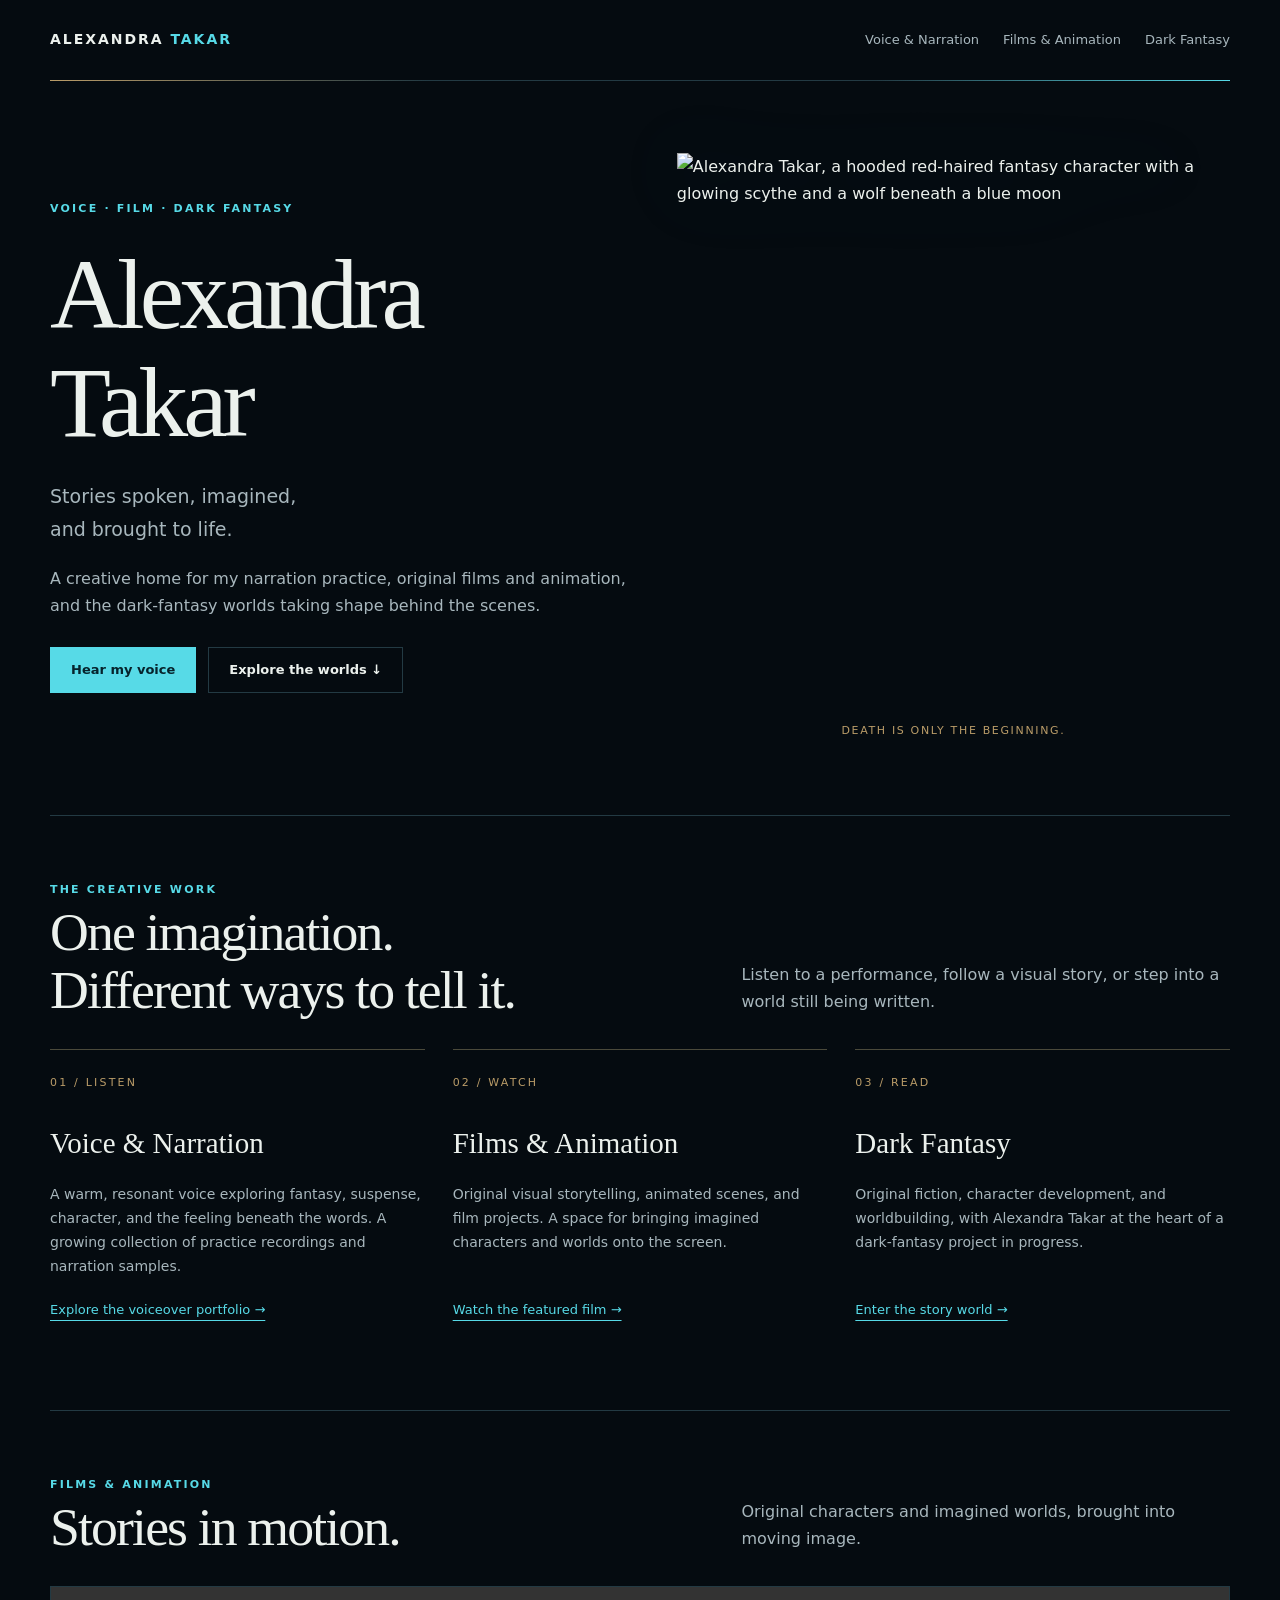
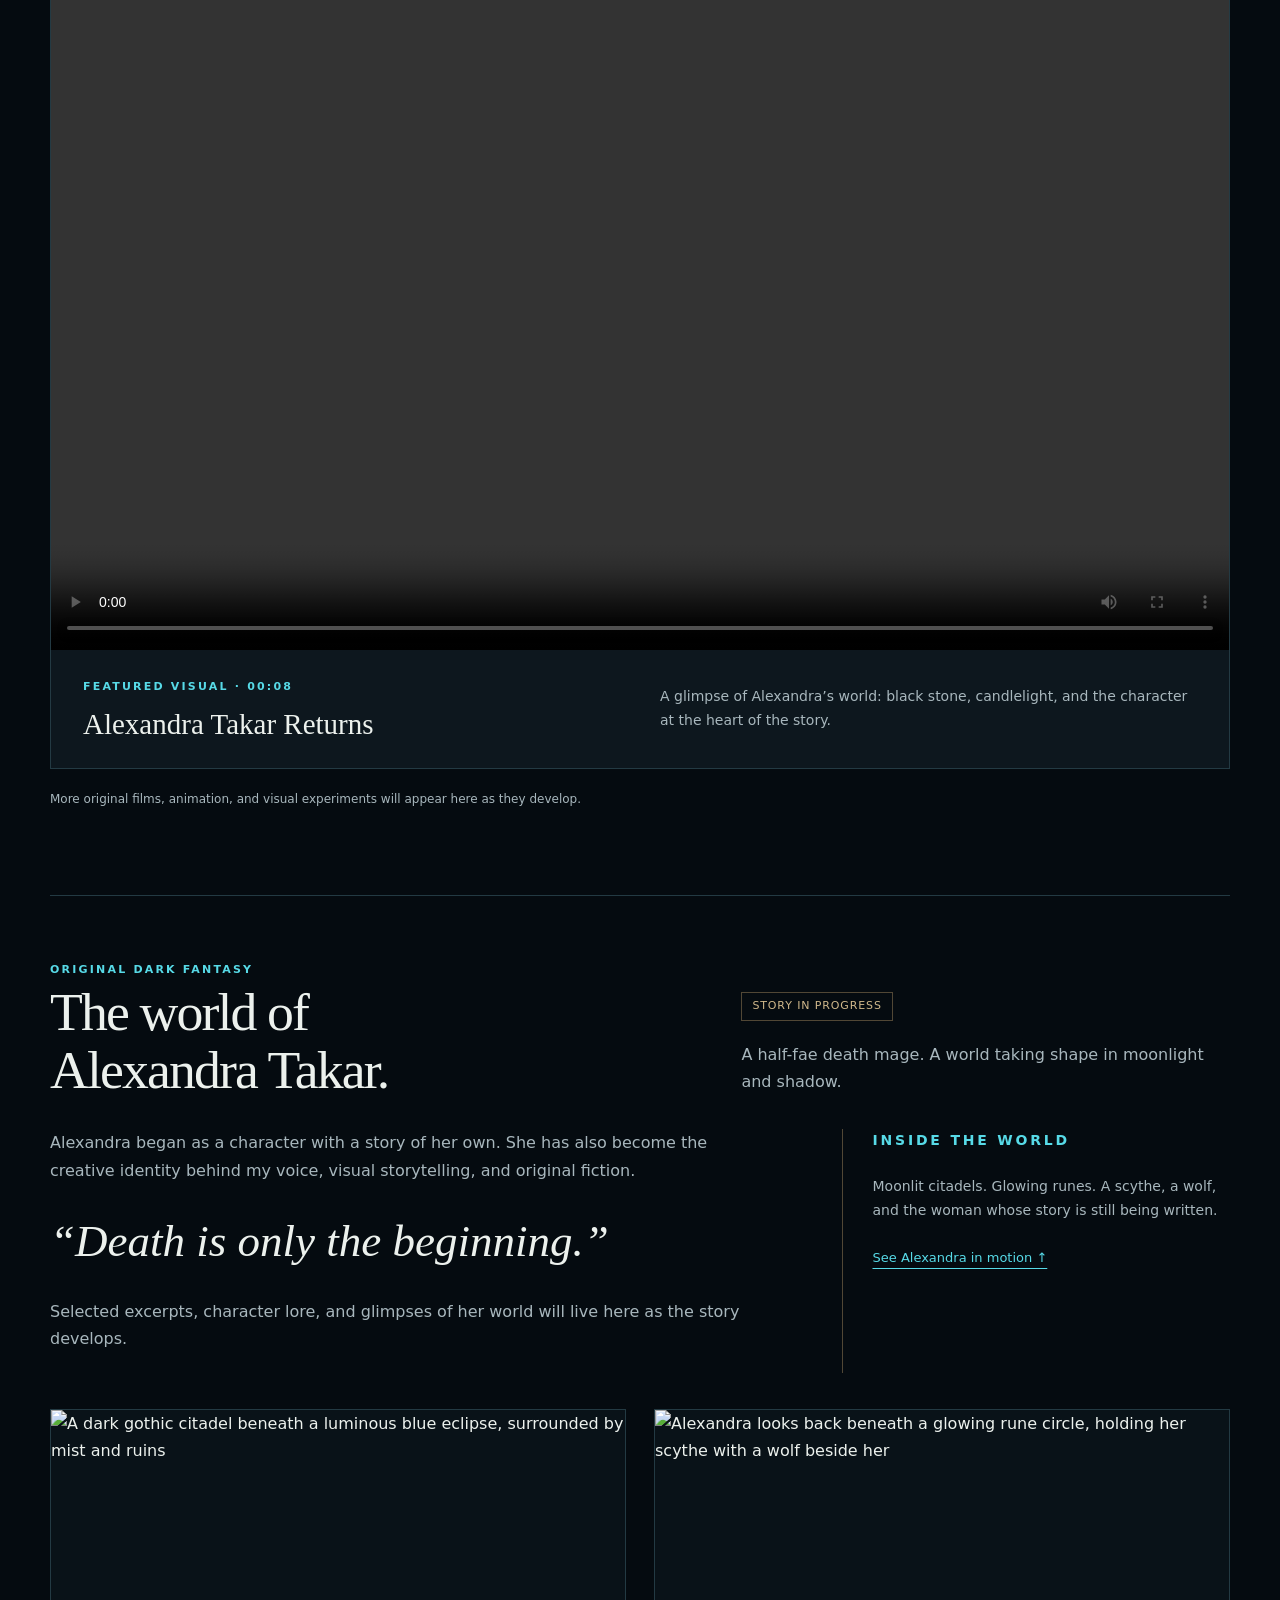
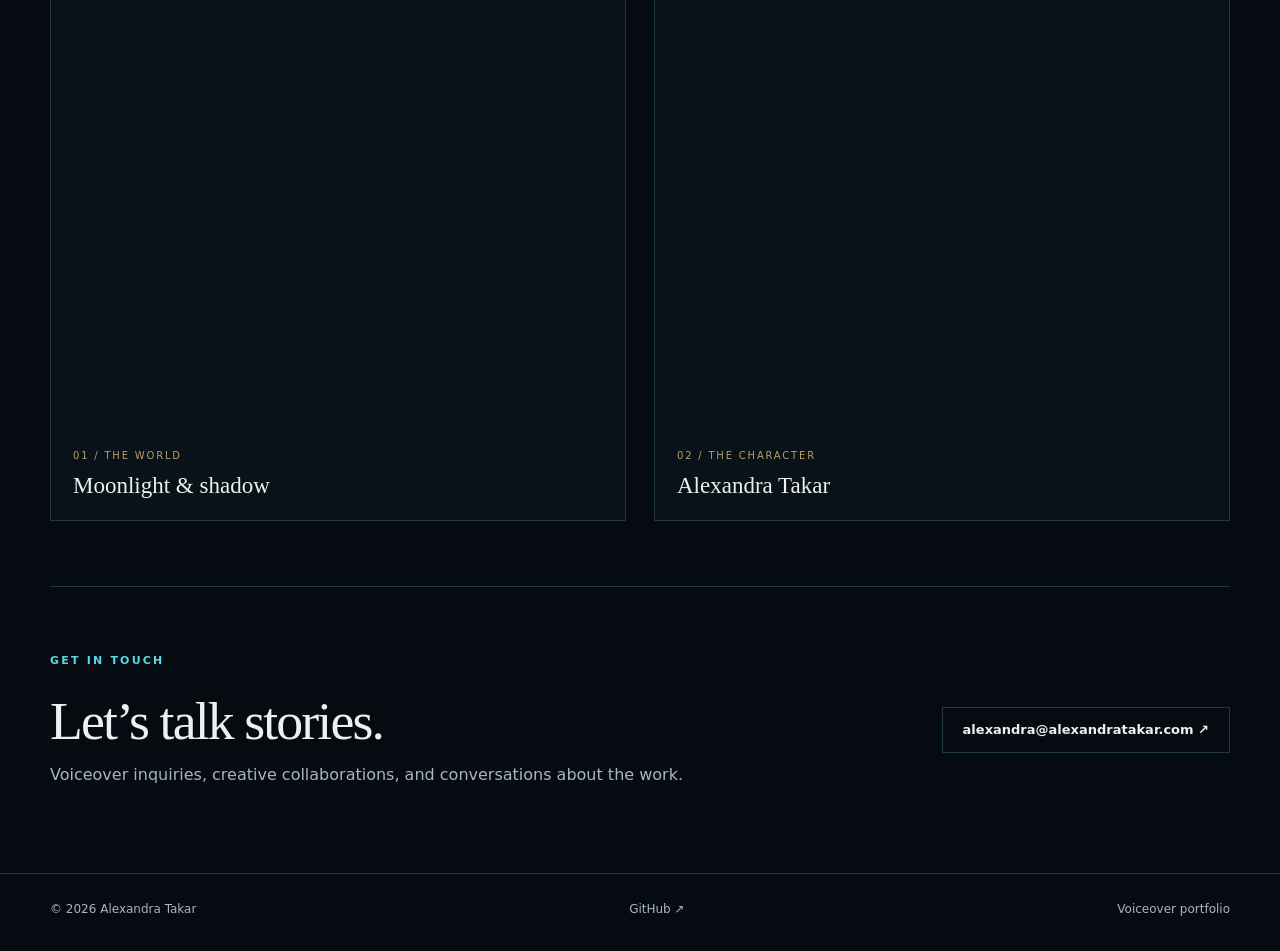
==== index.html @ ff1b8bc5 "Rebrand site as Alexandra Takar creative hub" ====
<!doctype html>
<html lang="en"><head>
<meta charset="utf-8"><meta name="viewport" content="width=device-width, initial-scale=1">
<meta name="description" content="Alexandra Takar — voiceover, narration, original films and animation, and dark-fantasy storytelling.">
<meta name="theme-color" content="#050b10"><meta property="og:title" content="Alexandra Takar | Voice, Film & Dark Fantasy">
<meta property="og:description" content="Stories spoken, imagined, and brought to life."><meta property="og:image" content="https://vivolo.me/assets/alexandra-takar.png">
<title>Alexandra Takar | Voice, Film & Dark Fantasy</title>
<link rel="stylesheet" href="alexandratakar.css"><link rel="icon" href="assets/alexandra-takar.png" type="image/png">
</head><body>
<a class="skip" href="#main">Skip to content</a>
<header class="shell topbar"><a class="brand" href="/">Alexandra <span>Takar</span></a><nav aria-label="Main navigation"><a href="/voiceover">Voice & Narration</a><a href="#films">Films & Animation</a><a href="#stories">Dark Fantasy</a></nav></header>
<main id="main">
<section class="shell hero"><div class="hero-copy"><p class="eyebrow">Voice · Film · Dark Fantasy</p><h1>Alexandra<br>Takar</h1><p class="lede">Stories spoken, imagined,<br>and brought to life.</p><p>A creative home for my narration practice, original films and animation, and the dark-fantasy worlds taking shape behind the scenes.</p><div class="actions"><a class="button primary" href="/voiceover#samples">Hear my voice</a><a class="button" href="#explore">Explore the worlds ↓</a></div></div>
<figure><img src="assets/alexandra-takar.png" alt="Alexandra Takar, a hooded red-haired fantasy character with a glowing scythe and a wolf beneath a blue moon" width="1254" height="1254" fetchpriority="high"><figcaption>DEATH IS ONLY THE BEGINNING.</figcaption></figure></section>
<section class="shell section" id="explore"><div class="section-head"><div><p class="eyebrow">The creative work</p><h2>One imagination.<br>Different ways to tell it.</h2></div><p>Listen to a performance, follow a visual story, or step into a world still being written.</p></div>
<div class="paths">
<article class="path"><span class="number">01 / LISTEN</span><h3>Voice & Narration</h3><p>A warm, resonant voice exploring fantasy, suspense, character, and the feeling beneath the words. A growing collection of practice recordings and narration samples.</p><a class="text-link" href="/voiceover">Explore the voiceover portfolio →</a></article>
<article class="path"><span class="number">02 / WATCH</span><h3>Films & Animation</h3><p>Original visual storytelling, animated scenes, and film projects. A space for bringing imagined characters and worlds onto the screen.</p><a class="text-link" href="#films">Watch the featured film →</a></article>
<article class="path"><span class="number">03 / READ</span><h3>Dark Fantasy</h3><p>Original fiction, character development, and worldbuilding, with Alexandra Takar at the heart of a dark-fantasy project in progress.</p><a class="text-link" href="#stories">Enter the story world →</a></article>
</div></section>
<section class="shell section" id="films">
<div class="section-head"><div><p class="eyebrow">Films & Animation</p><h2>Stories in motion.</h2></div><p>Original characters and imagined worlds, brought into moving image.</p></div>
<article class="feature-film"><div class="film-player"><video controls playsinline preload="metadata" aria-labelledby="returns-title" width="1280" height="720"><source src="assets/alexandra-takar-returns.mp4" type="video/mp4">Your browser does not support embedded video. <a href="assets/alexandra-takar-returns.mp4">Watch Alexandra Takar Returns</a>.</video></div><div class="film-caption"><div><p class="eyebrow">Featured visual · 00:08</p><h3 id="returns-title">Alexandra Takar Returns</h3></div><p>A glimpse of Alexandra’s world: black stone, candlelight, and the character at the heart of the story.</p></div></article>
<p class="note">More original films, animation, and visual experiments will appear here as they develop.</p>
</section>
<section class="shell section" id="stories">
<div class="section-head"><div><p class="eyebrow">Original Dark Fantasy</p><h2>The world of<br>Alexandra Takar.</h2></div><div><span class="status">Story in progress</span><p>A half-fae death mage. A world taking shape in moonlight and shadow.</p></div></div>
<div class="story-intro"><div><p>Alexandra began as a character with a story of her own. She has also become the creative identity behind my voice, visual storytelling, and original fiction.</p><blockquote class="quote">“Death is only the beginning.”</blockquote><p>Selected excerpts, character lore, and glimpses of her world will live here as the story develops.</p></div><div class="story-note"><p class="eyebrow">Inside the world</p><p>Moonlit citadels. Glowing runes. A scythe, a wolf, and the woman whose story is still being written.</p><a class="text-link" href="#films">See Alexandra in motion ↑</a></div></div>
<div class="world-gallery"><figure><img src="assets/alexandra-world.webp" alt="A dark gothic citadel beneath a luminous blue eclipse, surrounded by mist and ruins" width="941" height="1672" loading="lazy"><figcaption><span>01 / THE WORLD</span>Moonlight & shadow</figcaption></figure><figure><img src="assets/alexandra-film-poster.webp" alt="Alexandra looks back beneath a glowing rune circle, holding her scythe with a wolf beside her" width="941" height="1672" loading="lazy"><figcaption><span>02 / THE CHARACTER</span>Alexandra Takar</figcaption></figure></div>
</section>
<section class="shell section contact" id="contact"><div><p class="eyebrow">Get in touch</p><h2>Let’s talk stories.</h2><p>Voiceover inquiries, creative collaborations, and conversations about the work.</p></div><a class="button" href="mailto:alexandra@alexandratakar.com">alexandra@alexandratakar.com ↗</a></section>
</main><footer class="footer"><div class="shell footer-inner"><span>© 2026 Alexandra Takar</span><a href="https://github.com/alexandratakar">GitHub ↗</a><a href="/voiceover">Voiceover portfolio</a></div></footer>
</body></html>
---- alexandratakar.css ----
:root{color-scheme:dark;--bg:#050b10;--panel:#0d171e;--ink:#ecf1ed;--muted:#a8b7bd;--accent:#57dae7;--line:#233a43}*{box-sizing:border-box}html{scroll-behavior:smooth;scroll-padding-top:24px}body{margin:0;background:var(--bg);color:var(--ink);font:16px/1.7 system-ui,-apple-system,"Segoe UI",sans-serif}a{color:inherit}a:focus-visible,button:focus-visible{outline:2px solid var(--accent);outline-offset:6px}a:hover{color:var(--accent)}.shell{width:min(1180px,calc(100% - 48px));margin:auto}.skip{position:absolute;left:16px;top:-100px;background:var(--ink);color:var(--bg);padding:12px;z-index:10}.skip:focus{top:12px}.topbar{display:flex;justify-content:space-between;align-items:center;gap:28px;padding:28px 0;border-bottom:1px solid var(--line)}.brand{text-decoration:none;text-transform:uppercase;letter-spacing:.14em;font-size:14px;font-weight:650}.brand span{color:var(--accent)}nav{display:flex;flex-wrap:wrap;gap:24px}nav a{text-decoration:none;font-size:13px;color:var(--muted)}nav [aria-current]{color:var(--accent)}.eyebrow{color:var(--accent);text-transform:uppercase;letter-spacing:.2em;font-size:11px;font-weight:650;margin:0 0 22px}h1,h2,h3{font-family:Georgia,"Times New Roman",serif;font-weight:400;line-height:1.08;margin:0 0 24px}h1{font-size:clamp(54px,7.8vw,100px);letter-spacing:-.05em}h2{font-size:clamp(35px,4.2vw,56px);letter-spacing:-.035em}h3{font-size:29px}p{color:var(--muted);margin:0 0 20px}.hero{display:grid;grid-template-columns:1.05fr 1fr;align-items:center;gap:46px;padding:72px 0 74px}.hero-copy{max-width:600px}.hero .lede{font-size:19px;max-width:43ch}.hero figure{margin:0}.hero img{display:block;width:100%;height:auto;filter:drop-shadow(0 0 36px #1c8ba826)}.hero figcaption{text-align:center;font-size:11px;color:var(--muted);letter-spacing:.15em;margin-top:16px}.actions{display:flex;gap:12px;flex-wrap:wrap;margin-top:28px}.button{display:inline-flex;align-items:center;justify-content:center;min-height:46px;padding:10px 20px;text-decoration:none;border:1px solid var(--line);font-size:13px;font-weight:650}.button.primary{background:var(--accent);color:#06232c;border-color:var(--accent)}.button:hover{background:#17303b;color:var(--ink)}.section{border-top:1px solid var(--line);padding:65px 0}.section-head{display:flex;align-items:end;justify-content:space-between;gap:40px;margin-bottom:30px}.section-head p{max-width:48ch;margin-bottom:4px}.section-head h2{margin-bottom:0}.paths{display:grid;grid-template-columns:repeat(3,1fr);gap:28px}.path{border-top:1px solid var(--accent);padding:24px 0;display:flex;flex-direction:column}.number{font-size:11px;color:var(--accent);letter-spacing:.2em;margin-bottom:35px}.path p{font-size:14px;flex:1}.text-link{color:var(--accent);font-size:13px;text-underline-offset:6px}.split{display:grid;grid-template-columns:.7fr 1fr;gap:80px}.status{display:inline-block;border:1px solid var(--line);padding:4px 10px;margin-bottom:20px;color:var(--muted);font-size:11px;letter-spacing:.08em;text-transform:uppercase}.quote{font:italic clamp(28px,4vw,45px)/1.3 Georgia,serif;color:var(--ink);margin:28px 0}.samples{display:grid;grid-template-columns:1fr 1fr;gap:20px}.sample{padding:28px;border:1px solid var(--line);background:var(--panel);min-width:0}.sample h3{margin-bottom:14px}.sample p{font-size:14px}.sample-meta{font-size:10px;text-transform:uppercase;letter-spacing:.16em;color:var(--accent);margin-bottom:16px}.sample audio{width:100%;margin-top:10px}.sample video{width:100%;max-height:540px;background:#000;display:block}.sample.video-sample{grid-column:1/-1;display:grid;grid-template-columns:.8fr 1fr;gap:32px;align-items:center}.duration{color:var(--muted);font-size:11px;margin-top:9px}.contact{display:flex;align-items:center;justify-content:space-between;gap:32px}.contact h2{margin-bottom:10px}.contact a{overflow-wrap:anywhere}.footer{padding:25px 0 32px;border-top:1px solid var(--line);font-size:12px;color:var(--muted)}.footer-inner{display:flex;justify-content:space-between;gap:20px}.footer a{text-decoration:none}.note{font-size:12px;max-width:75ch}@media(max-width:760px){.shell{width:calc(100% - 32px)}.topbar{align-items:start;gap:18px}.brand{font-size:12px;max-width:150px}nav{gap:10px 17px;justify-content:end}nav a{font-size:12px}.hero{grid-template-columns:1fr;padding:45px 0;gap:32px}.hero figure{grid-row:1;max-width:340px;margin:auto}.hero h1{font-size:clamp(52px,13vw,80px)}.paths,.split,.samples,.sample.video-sample{grid-template-columns:1fr}.split{gap:20px}.section-head,.contact{display:block}.section-head h2{margin-bottom:20px}.paths{gap:0}.path{padding:25px 0}.number{margin-bottom:18px}.section{padding:42px 0}.sample{padding:22px}.contact .button{margin-top:15px}.footer-inner{flex-wrap:wrap}}@media(prefers-reduced-motion:reduce){html{scroll-behavior:auto}}
/* Alexandra's world: moonlight, black stone, and aged gold. */
:root{--gold:#ba9c68}
.topbar{border-image:linear-gradient(90deg,var(--gold),var(--line) 32%,var(--line) 70%,var(--accent)) 1}
.hero figcaption{color:var(--gold)}
.number{color:var(--gold)}.path{border-color:#4b4a3b}
.status{border-color:#514735;color:#d0b88b}
.feature-film{border:1px solid var(--line);margin-bottom:20px;background:var(--panel)}
.film-player{background:#000}.film-player video{display:block;width:100%;height:auto;aspect-ratio:16/9}
.film-caption{display:grid;grid-template-columns:1fr 1fr;gap:40px;padding:28px 32px;align-items:center}
.film-caption .eyebrow{margin-bottom:12px}.film-caption h3{margin-bottom:0}.film-caption p:last-child{margin-bottom:0;font-size:14px}
.story-intro{display:grid;grid-template-columns:1.3fr .7fr;gap:70px;margin-bottom:36px}.story-note{border-left:1px solid #514735;padding-left:30px}.story-note p{font-size:14px}
.world-gallery{display:grid;grid-template-columns:1fr 1fr;gap:28px}.world-gallery figure{margin:0;background:#091218;border:1px solid var(--line);overflow:hidden}
.world-gallery img{display:block;width:100%;height:clamp(360px,49vw,620px);object-fit:cover;object-position:center 40%}
.world-gallery figcaption{padding:18px 22px;font:23px/1.4 Georgia,serif}.world-gallery figcaption span{display:block;color:var(--gold);font:10px/1.6 system-ui,sans-serif;letter-spacing:.18em;margin-bottom:6px}
@media(max-width:760px){.film-caption,.story-intro{grid-template-columns:1fr;gap:20px}.film-caption{padding:22px}.story-note{padding-left:20px}.world-gallery{gap:14px}.world-gallery img{height:clamp(240px,72vw,460px)}.world-gallery figcaption{font-size:18px;padding:15px}.world-gallery figcaption span{font-size:8px}}
@media(max-width:420px){.world-gallery{grid-template-columns:1fr}.world-gallery img{height:auto;max-height:560px;object-fit:cover}}
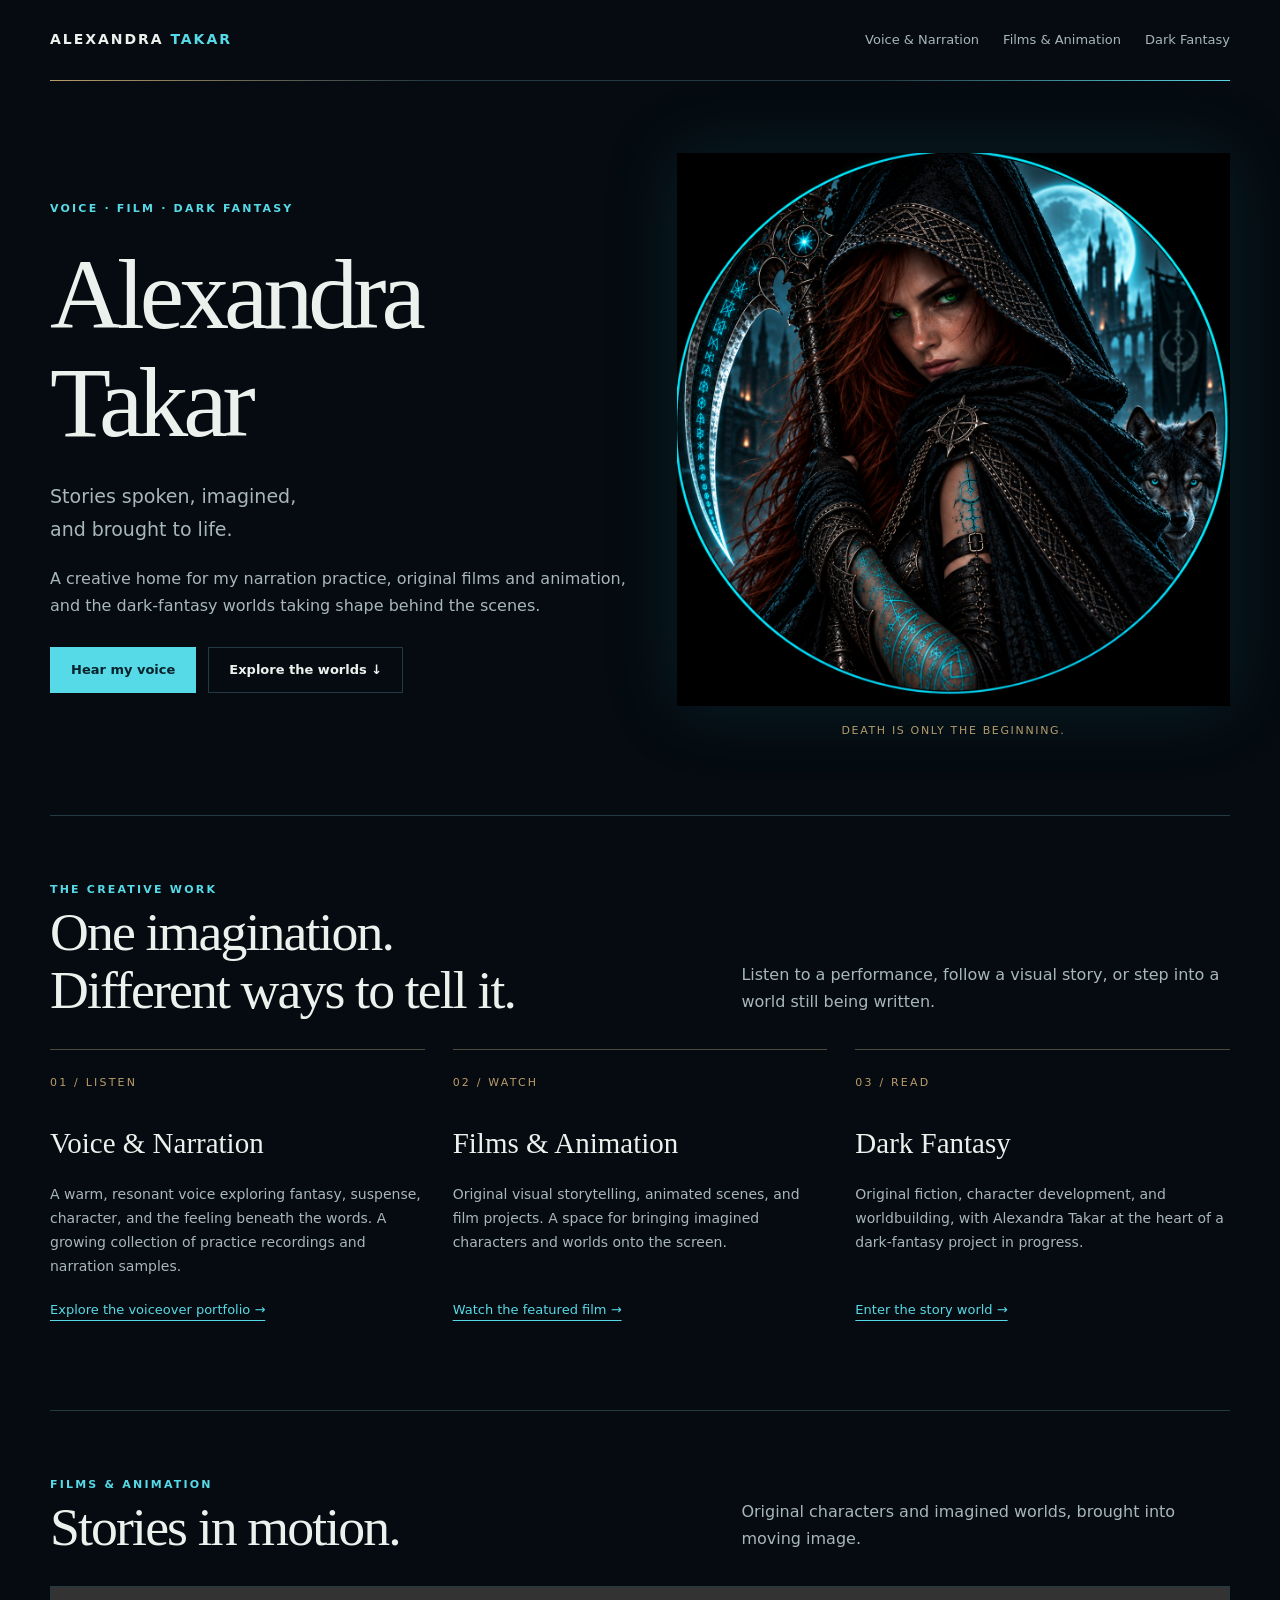
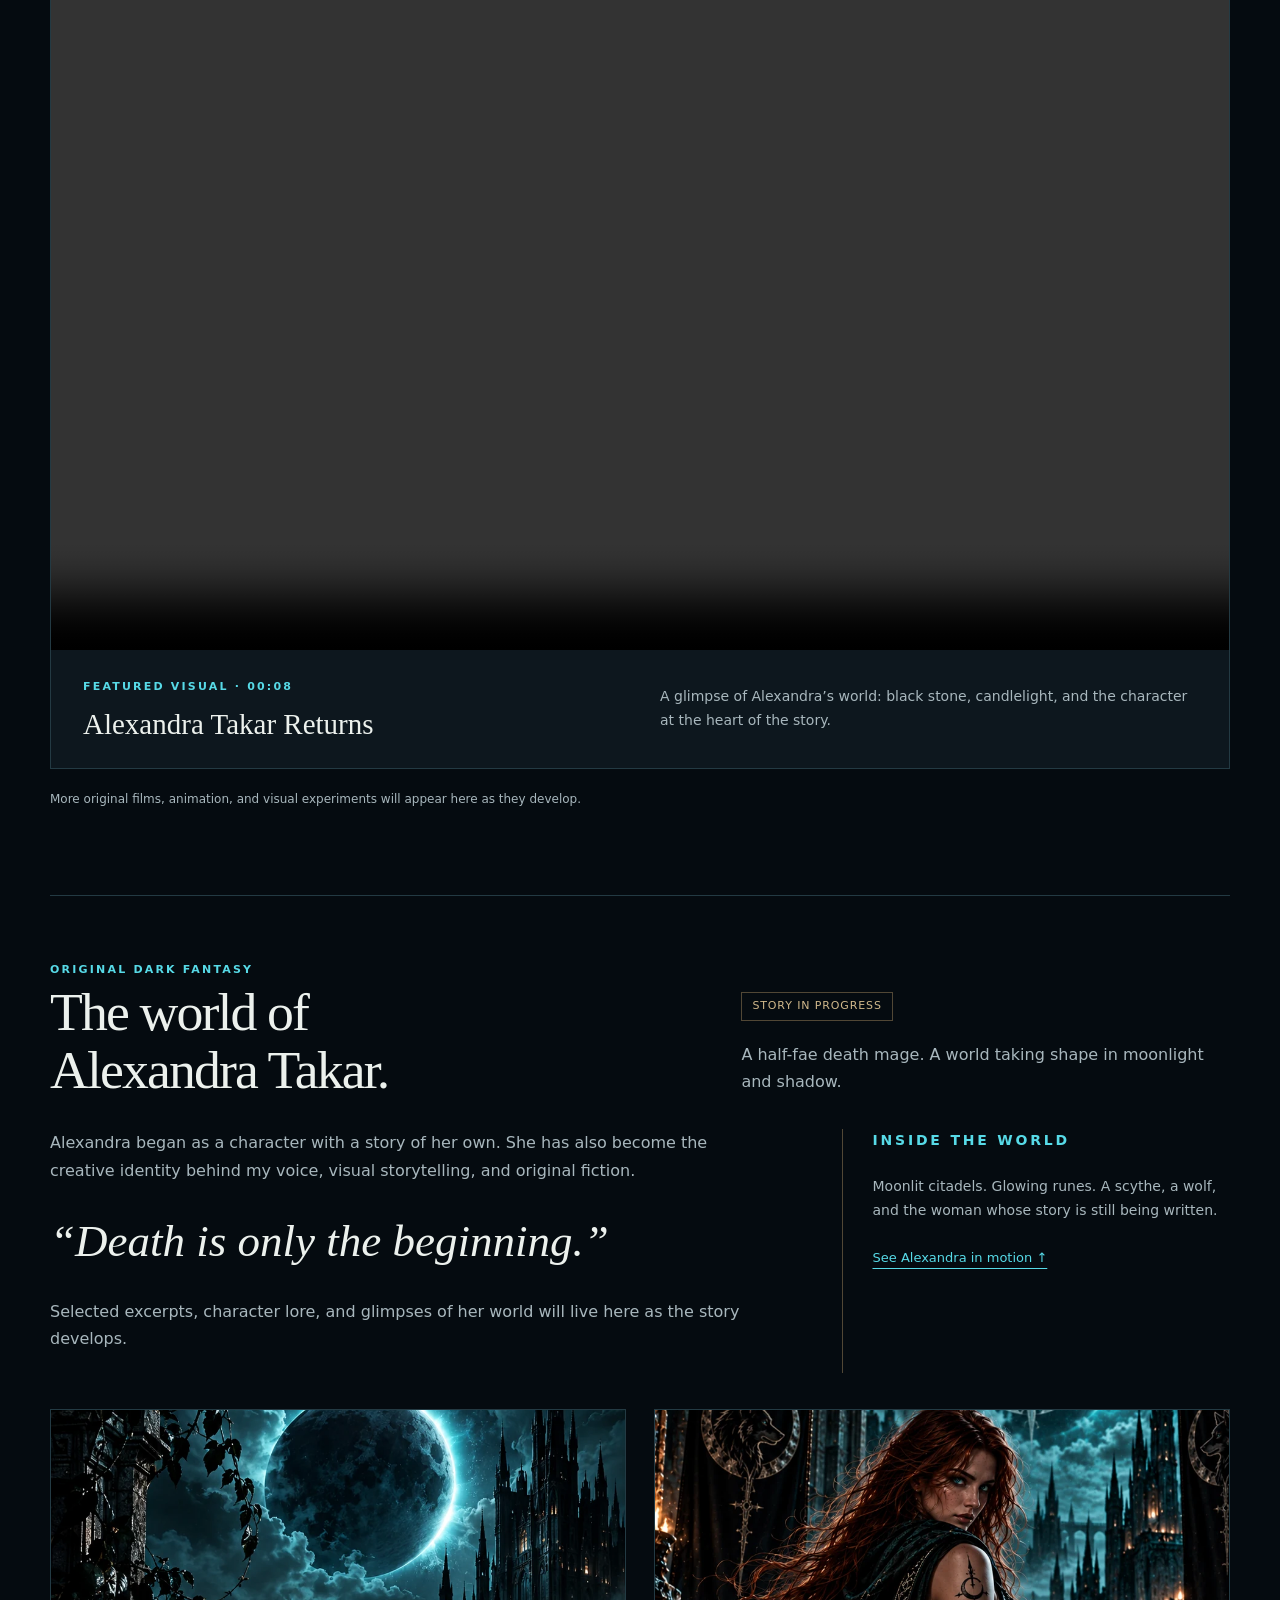
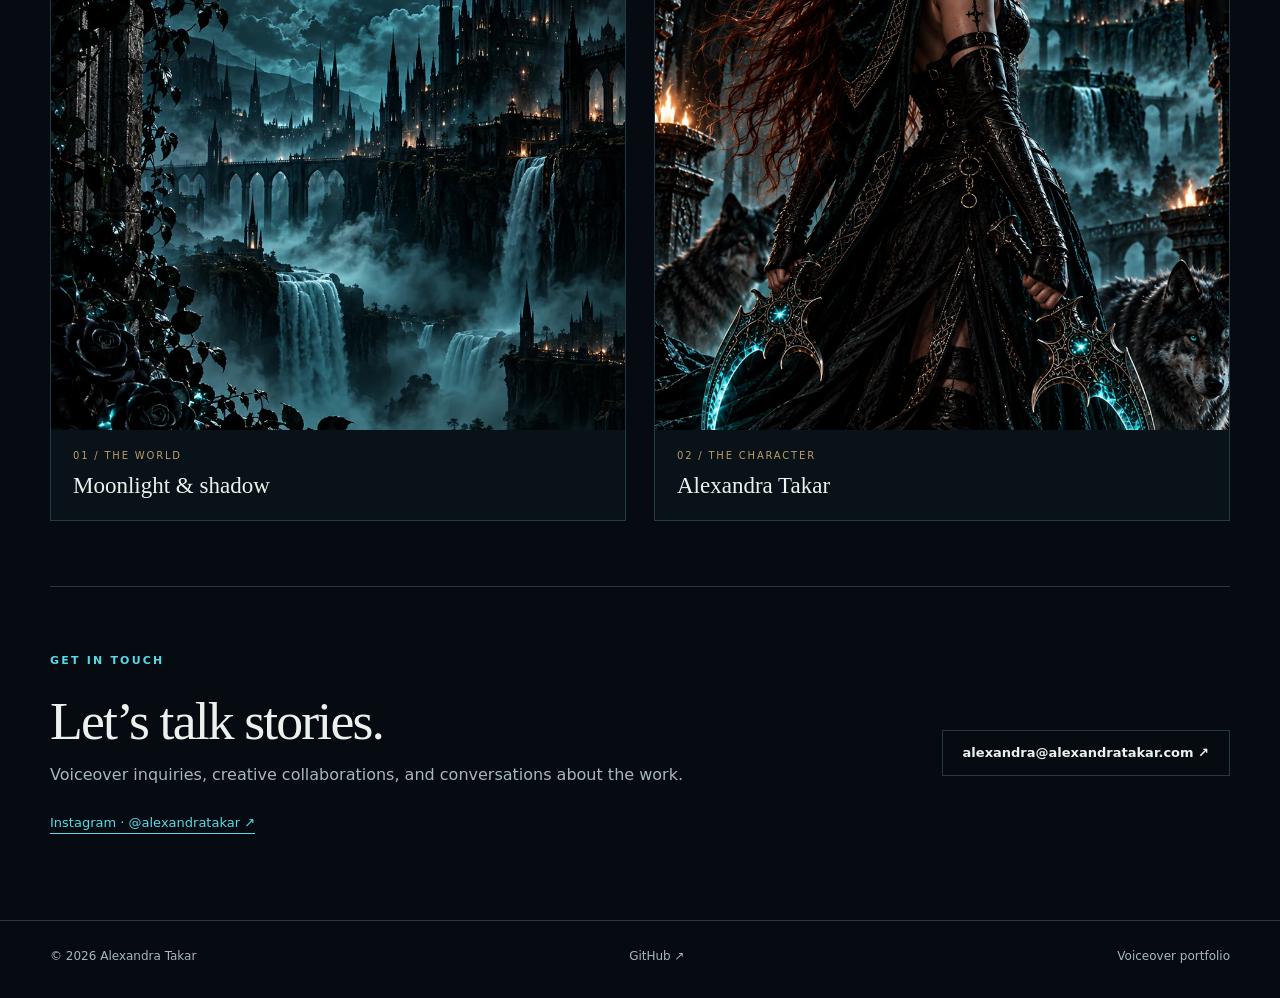
==== commit 2bf123c8: "Add Instagram link to homepage contact section" ====
--- a/index.html
+++ b/index.html
@@ -28,6 +28,6 @@
 <div class="story-intro"><div><p>Alexandra began as a character with a story of her own. She has also become the creative identity behind my voice, visual storytelling, and original fiction.</p><blockquote class="quote">“Death is only the beginning.”</blockquote><p>Selected excerpts, character lore, and glimpses of her world will live here as the story develops.</p></div><div class="story-note"><p class="eyebrow">Inside the world</p><p>Moonlit citadels. Glowing runes. A scythe, a wolf, and the woman whose story is still being written.</p><a class="text-link" href="#films">See Alexandra in motion ↑</a></div></div>
 <div class="world-gallery"><figure><img src="assets/alexandra-world.webp" alt="A dark gothic citadel beneath a luminous blue eclipse, surrounded by mist and ruins" width="941" height="1672" loading="lazy"><figcaption><span>01 / THE WORLD</span>Moonlight & shadow</figcaption></figure><figure><img src="assets/alexandra-film-poster.webp" alt="Alexandra looks back beneath a glowing rune circle, holding her scythe with a wolf beside her" width="941" height="1672" loading="lazy"><figcaption><span>02 / THE CHARACTER</span>Alexandra Takar</figcaption></figure></div>
 </section>
-<section class="shell section contact" id="contact"><div><p class="eyebrow">Get in touch</p><h2>Let’s talk stories.</h2><p>Voiceover inquiries, creative collaborations, and conversations about the work.</p></div><a class="button" href="mailto:alexandra@alexandratakar.com">alexandra@alexandratakar.com ↗</a></section>
+<section class="shell section contact" id="contact"><div><p class="eyebrow">Get in touch</p><h2>Let’s talk stories.</h2><p>Voiceover inquiries, creative collaborations, and conversations about the work.</p><p><a class="text-link" href="https://www.instagram.com/alexandratakar/" target="_blank" rel="noopener noreferrer" aria-label="Instagram: @alexandratakar">Instagram · @alexandratakar ↗</a></p></div><a class="button" href="mailto:alexandra@alexandratakar.com">alexandra@alexandratakar.com ↗</a></section>
 </main><footer class="footer"><div class="shell footer-inner"><span>© 2026 Alexandra Takar</span><a href="https://github.com/alexandratakar">GitHub ↗</a><a href="/voiceover">Voiceover portfolio</a></div></footer>
-</body></html>+</body></html>
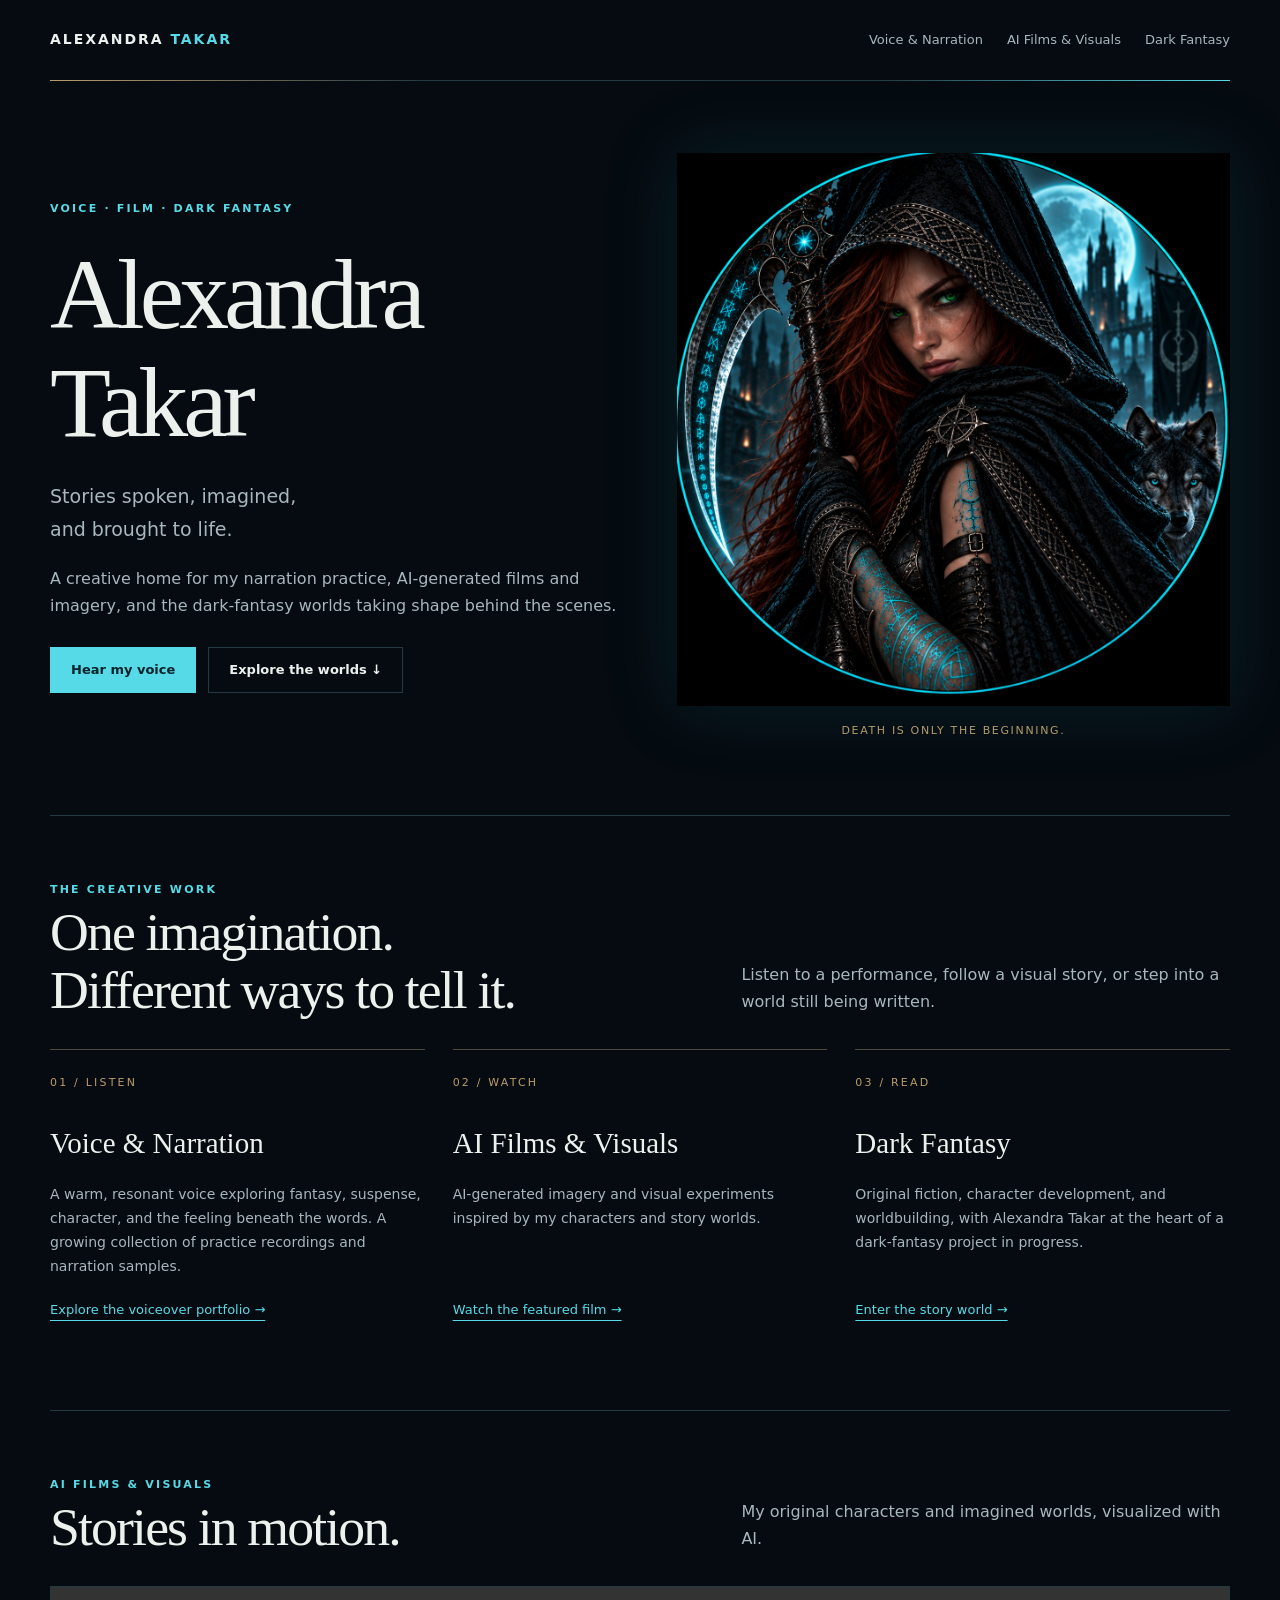
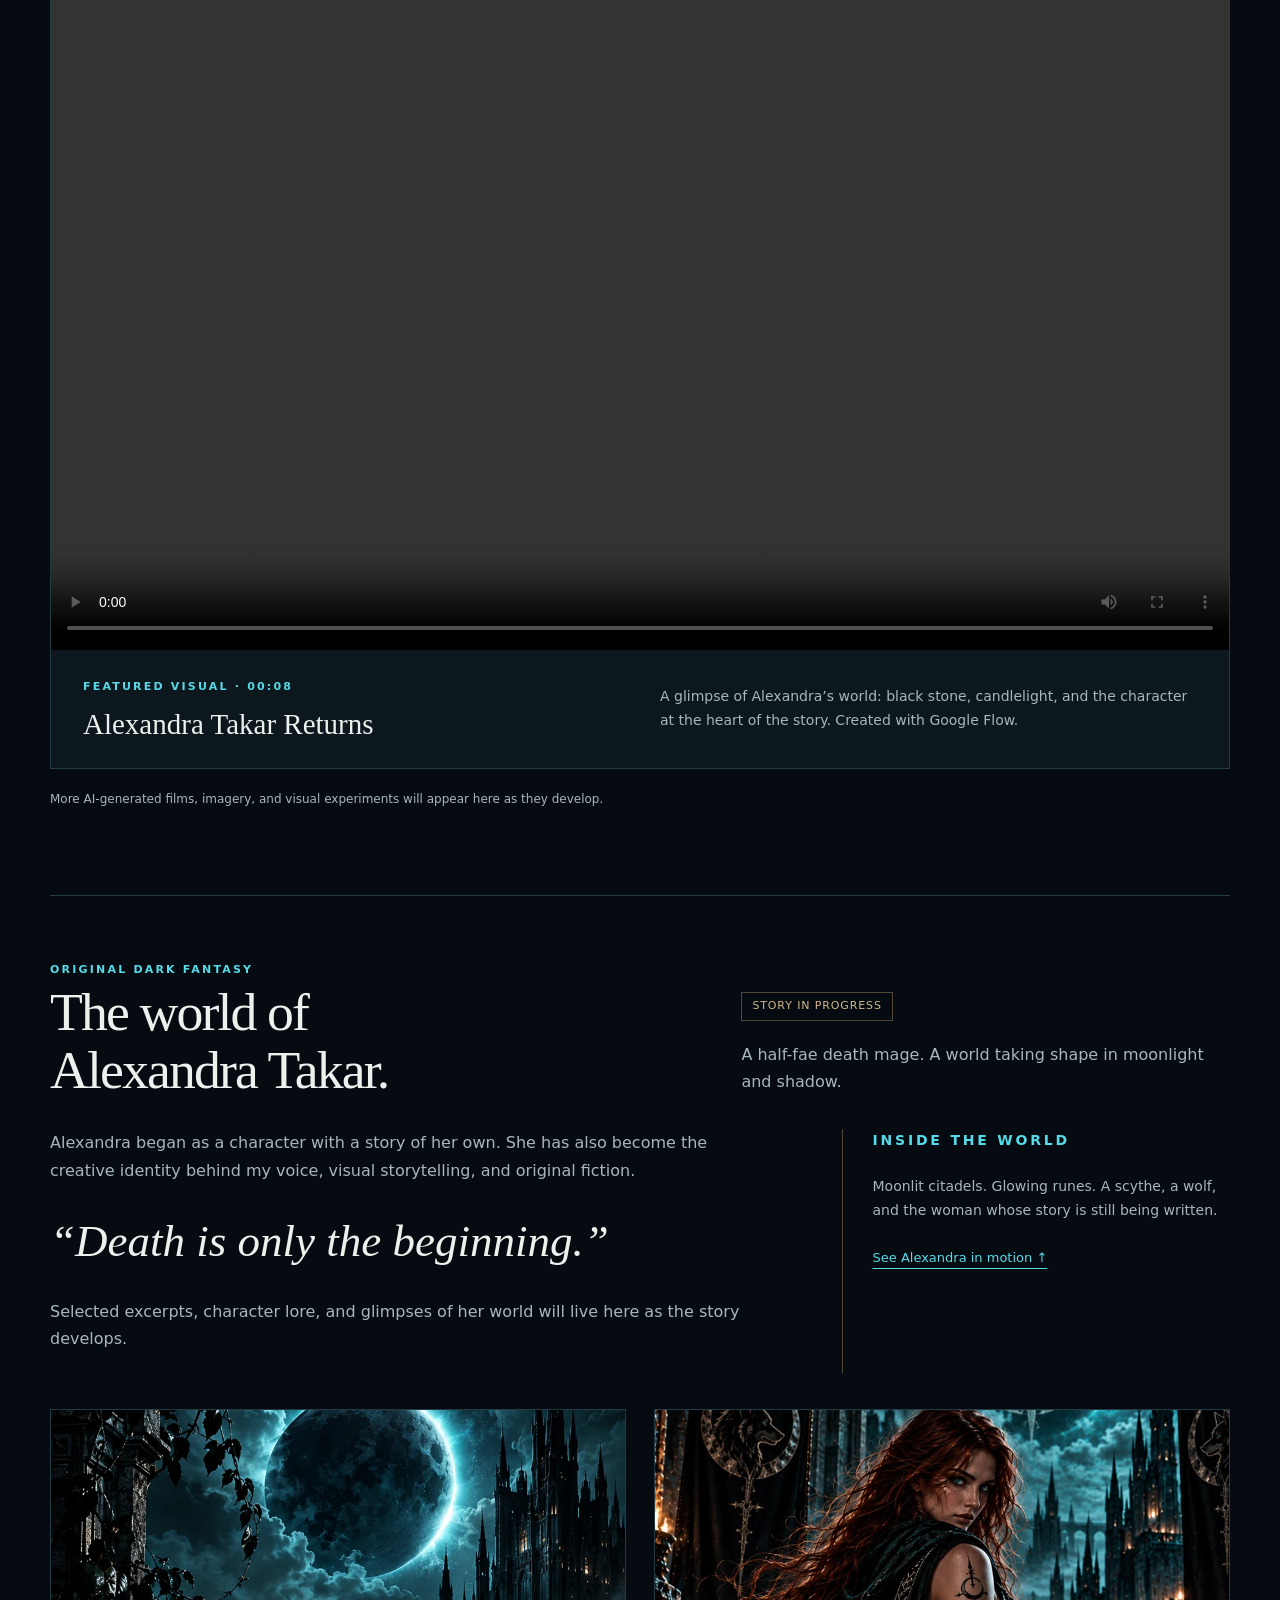
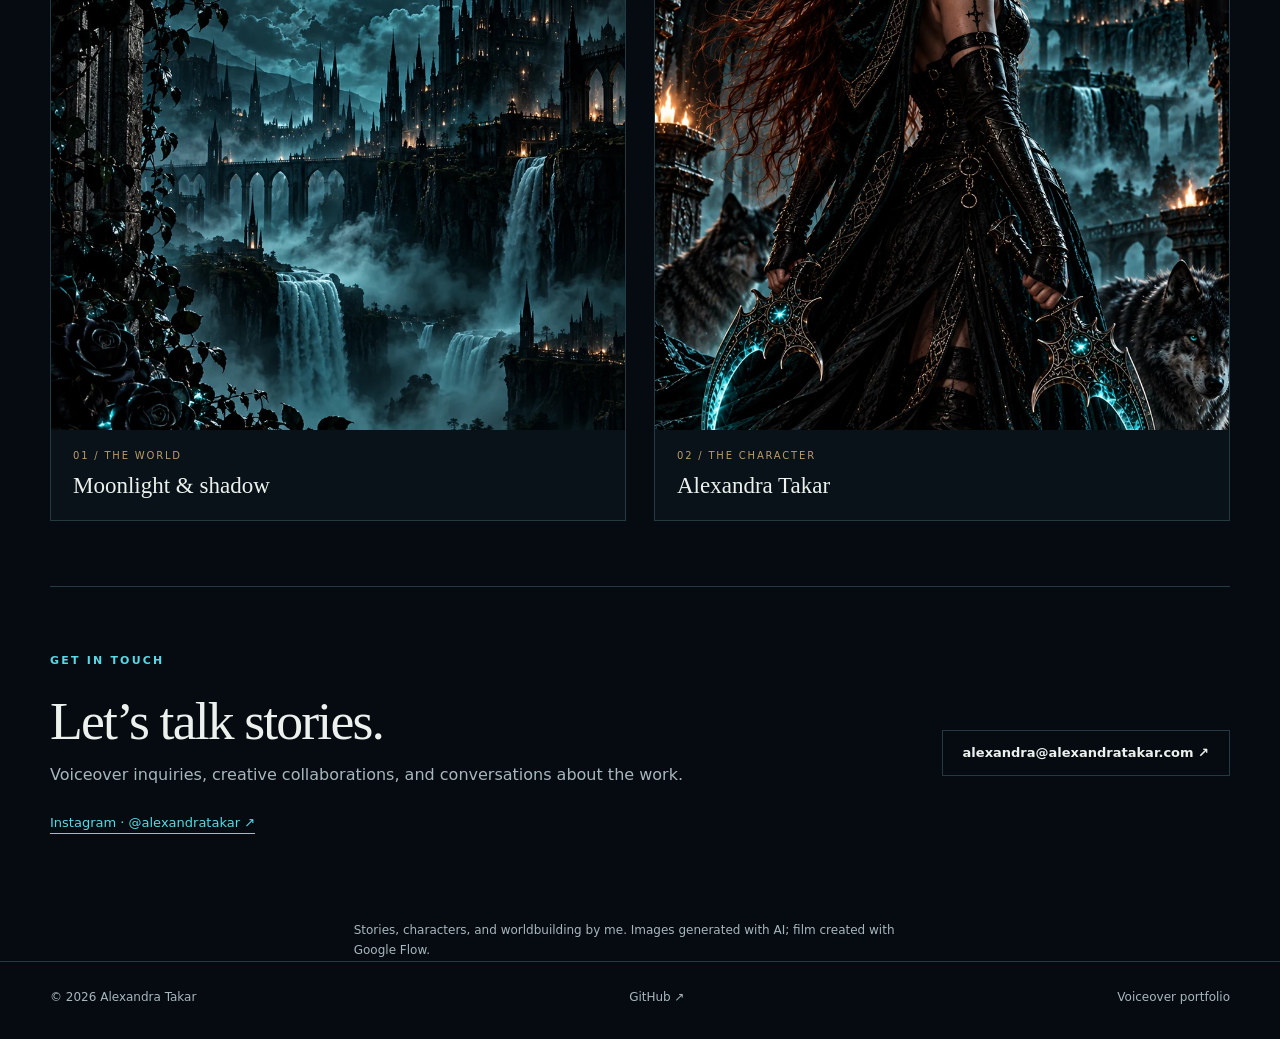
==== commit 3fa5802a: "Clarify original writing and AI visual credits Updated the description meta tag and modified text in" ====
--- a/index.html
+++ b/index.html
@@ -1,27 +1,27 @@
 <!doctype html>
 <html lang="en"><head>
 <meta charset="utf-8"><meta name="viewport" content="width=device-width, initial-scale=1">
-<meta name="description" content="Alexandra Takar — voiceover, narration, original films and animation, and dark-fantasy storytelling.">
+<meta name="description" content="Alexandra Takar — voiceover, narration, AI-generated films and imagery, and dark-fantasy storytelling.">
 <meta name="theme-color" content="#050b10"><meta property="og:title" content="Alexandra Takar | Voice, Film & Dark Fantasy">
 <meta property="og:description" content="Stories spoken, imagined, and brought to life."><meta property="og:image" content="https://vivolo.me/assets/alexandra-takar.png">
 <title>Alexandra Takar | Voice, Film & Dark Fantasy</title>
 <link rel="stylesheet" href="alexandratakar.css"><link rel="icon" href="assets/alexandra-takar.png" type="image/png">
 </head><body>
 <a class="skip" href="#main">Skip to content</a>
-<header class="shell topbar"><a class="brand" href="/">Alexandra <span>Takar</span></a><nav aria-label="Main navigation"><a href="/voiceover">Voice & Narration</a><a href="#films">Films & Animation</a><a href="#stories">Dark Fantasy</a></nav></header>
+<header class="shell topbar"><a class="brand" href="/">Alexandra <span>Takar</span></a><nav aria-label="Main navigation"><a href="/voiceover">Voice & Narration</a><a href="#films">AI Films & Visuals</a><a href="#stories">Dark Fantasy</a></nav></header>
 <main id="main">
-<section class="shell hero"><div class="hero-copy"><p class="eyebrow">Voice · Film · Dark Fantasy</p><h1>Alexandra<br>Takar</h1><p class="lede">Stories spoken, imagined,<br>and brought to life.</p><p>A creative home for my narration practice, original films and animation, and the dark-fantasy worlds taking shape behind the scenes.</p><div class="actions"><a class="button primary" href="/voiceover#samples">Hear my voice</a><a class="button" href="#explore">Explore the worlds ↓</a></div></div>
+<section class="shell hero"><div class="hero-copy"><p class="eyebrow">Voice · Film · Dark Fantasy</p><h1>Alexandra<br>Takar</h1><p class="lede">Stories spoken, imagined,<br>and brought to life.</p><p>A creative home for my narration practice, AI-generated films and imagery, and the dark-fantasy worlds taking shape behind the scenes.</p><div class="actions"><a class="button primary" href="/voiceover#samples">Hear my voice</a><a class="button" href="#explore">Explore the worlds ↓</a></div></div>
 <figure><img src="assets/alexandra-takar.png" alt="Alexandra Takar, a hooded red-haired fantasy character with a glowing scythe and a wolf beneath a blue moon" width="1254" height="1254" fetchpriority="high"><figcaption>DEATH IS ONLY THE BEGINNING.</figcaption></figure></section>
 <section class="shell section" id="explore"><div class="section-head"><div><p class="eyebrow">The creative work</p><h2>One imagination.<br>Different ways to tell it.</h2></div><p>Listen to a performance, follow a visual story, or step into a world still being written.</p></div>
 <div class="paths">
 <article class="path"><span class="number">01 / LISTEN</span><h3>Voice & Narration</h3><p>A warm, resonant voice exploring fantasy, suspense, character, and the feeling beneath the words. A growing collection of practice recordings and narration samples.</p><a class="text-link" href="/voiceover">Explore the voiceover portfolio →</a></article>
-<article class="path"><span class="number">02 / WATCH</span><h3>Films & Animation</h3><p>Original visual storytelling, animated scenes, and film projects. A space for bringing imagined characters and worlds onto the screen.</p><a class="text-link" href="#films">Watch the featured film →</a></article>
+<article class="path"><span class="number">02 / WATCH</span><h3>AI Films & Visuals</h3><p>AI-generated imagery and visual experiments inspired by my characters and story worlds.</p><a class="text-link" href="#films">Watch the featured film →</a></article>
 <article class="path"><span class="number">03 / READ</span><h3>Dark Fantasy</h3><p>Original fiction, character development, and worldbuilding, with Alexandra Takar at the heart of a dark-fantasy project in progress.</p><a class="text-link" href="#stories">Enter the story world →</a></article>
 </div></section>
 <section class="shell section" id="films">
-<div class="section-head"><div><p class="eyebrow">Films & Animation</p><h2>Stories in motion.</h2></div><p>Original characters and imagined worlds, brought into moving image.</p></div>
-<article class="feature-film"><div class="film-player"><video controls playsinline preload="metadata" aria-labelledby="returns-title" width="1280" height="720"><source src="assets/alexandra-takar-returns.mp4" type="video/mp4">Your browser does not support embedded video. <a href="assets/alexandra-takar-returns.mp4">Watch Alexandra Takar Returns</a>.</video></div><div class="film-caption"><div><p class="eyebrow">Featured visual · 00:08</p><h3 id="returns-title">Alexandra Takar Returns</h3></div><p>A glimpse of Alexandra’s world: black stone, candlelight, and the character at the heart of the story.</p></div></article>
-<p class="note">More original films, animation, and visual experiments will appear here as they develop.</p>
+<div class="section-head"><div><p class="eyebrow">AI Films & Visuals</p><h2>Stories in motion.</h2></div><p>My original characters and imagined worlds, visualized with AI.</p></div>
+<article class="feature-film"><div class="film-player"><video controls playsinline preload="metadata" aria-labelledby="returns-title" width="1280" height="720"><source src="assets/alexandra-takar-returns.mp4" type="video/mp4">Your browser does not support embedded video. <a href="assets/alexandra-takar-returns.mp4">Watch Alexandra Takar Returns</a>.</video></div><div class="film-caption"><div><p class="eyebrow">Featured visual · 00:08</p><h3 id="returns-title">Alexandra Takar Returns</h3></div><p>A glimpse of Alexandra’s world: black stone, candlelight, and the character at the heart of the story. Created with Google Flow.</p></div></article>
+<p class="note">More AI-generated films, imagery, and visual experiments will appear here as they develop.</p>
 </section>
 <section class="shell section" id="stories">
 <div class="section-head"><div><p class="eyebrow">Original Dark Fantasy</p><h2>The world of<br>Alexandra Takar.</h2></div><div><span class="status">Story in progress</span><p>A half-fae death mage. A world taking shape in moonlight and shadow.</p></div></div>
@@ -29,5 +29,6 @@
 <div class="world-gallery"><figure><img src="assets/alexandra-world.webp" alt="A dark gothic citadel beneath a luminous blue eclipse, surrounded by mist and ruins" width="941" height="1672" loading="lazy"><figcaption><span>01 / THE WORLD</span>Moonlight & shadow</figcaption></figure><figure><img src="assets/alexandra-film-poster.webp" alt="Alexandra looks back beneath a glowing rune circle, holding her scythe with a wolf beside her" width="941" height="1672" loading="lazy"><figcaption><span>02 / THE CHARACTER</span>Alexandra Takar</figcaption></figure></div>
 </section>
 <section class="shell section contact" id="contact"><div><p class="eyebrow">Get in touch</p><h2>Let’s talk stories.</h2><p>Voiceover inquiries, creative collaborations, and conversations about the work.</p><p><a class="text-link" href="https://www.instagram.com/alexandratakar/" target="_blank" rel="noopener noreferrer" aria-label="Instagram: @alexandratakar">Instagram · @alexandratakar ↗</a></p></div><a class="button" href="mailto:alexandra@alexandratakar.com">alexandra@alexandratakar.com ↗</a></section>
+<p class="shell note">Stories, characters, and worldbuilding by me. Images generated with AI; film created with Google Flow.</p>
 </main><footer class="footer"><div class="shell footer-inner"><span>© 2026 Alexandra Takar</span><a href="https://github.com/alexandratakar">GitHub ↗</a><a href="/voiceover">Voiceover portfolio</a></div></footer>
 </body></html>
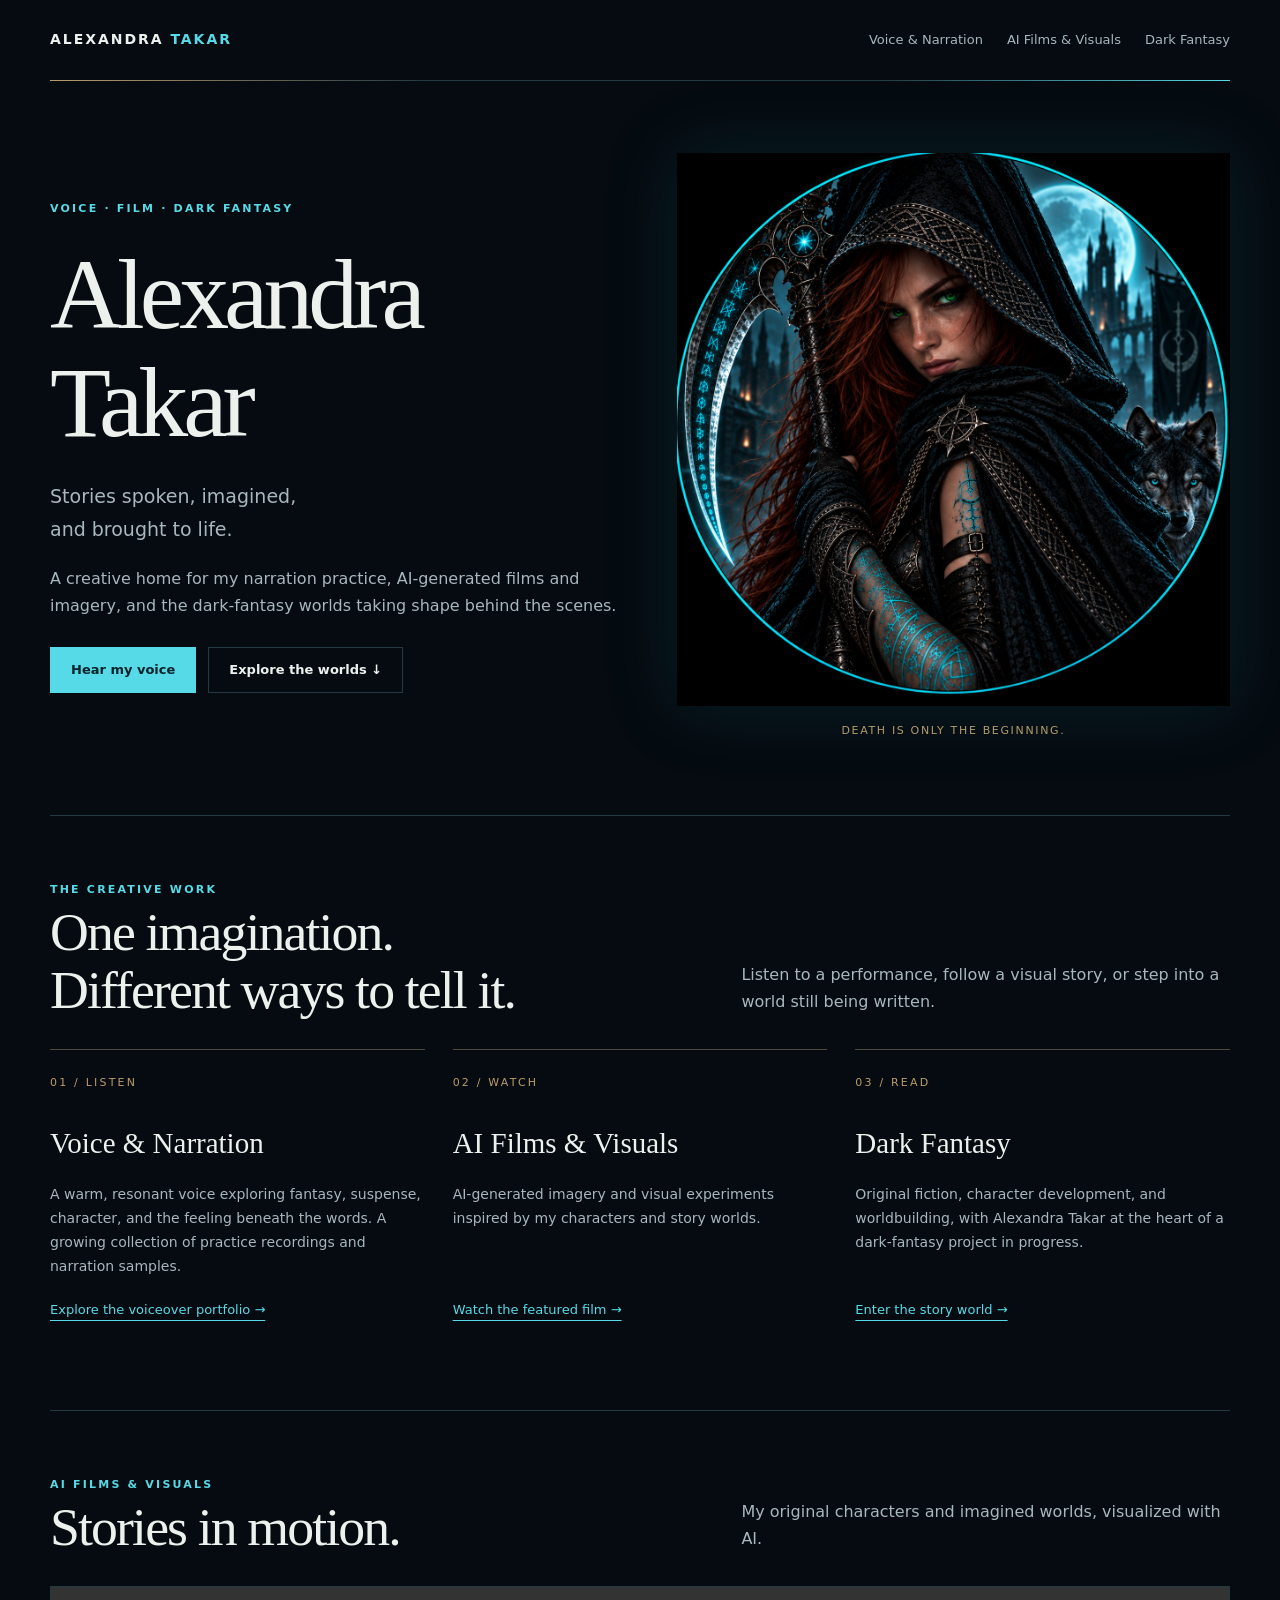
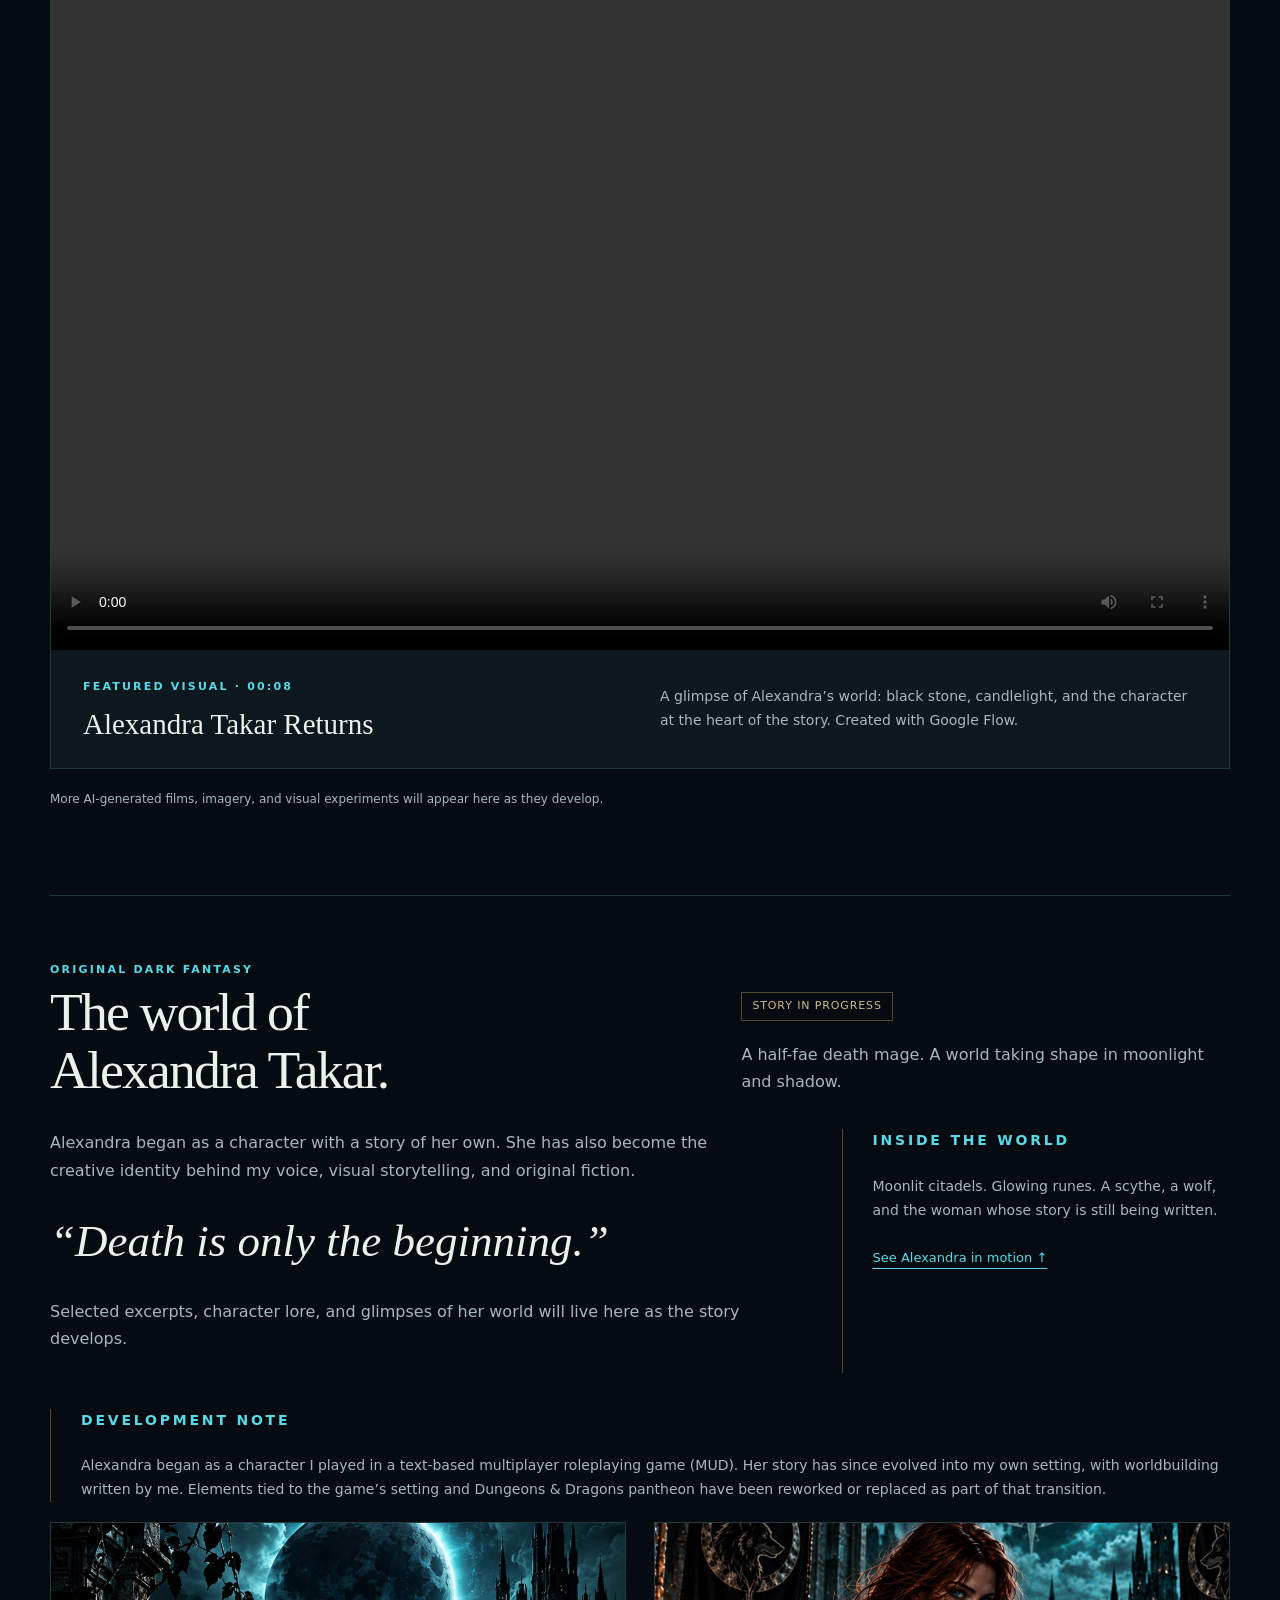
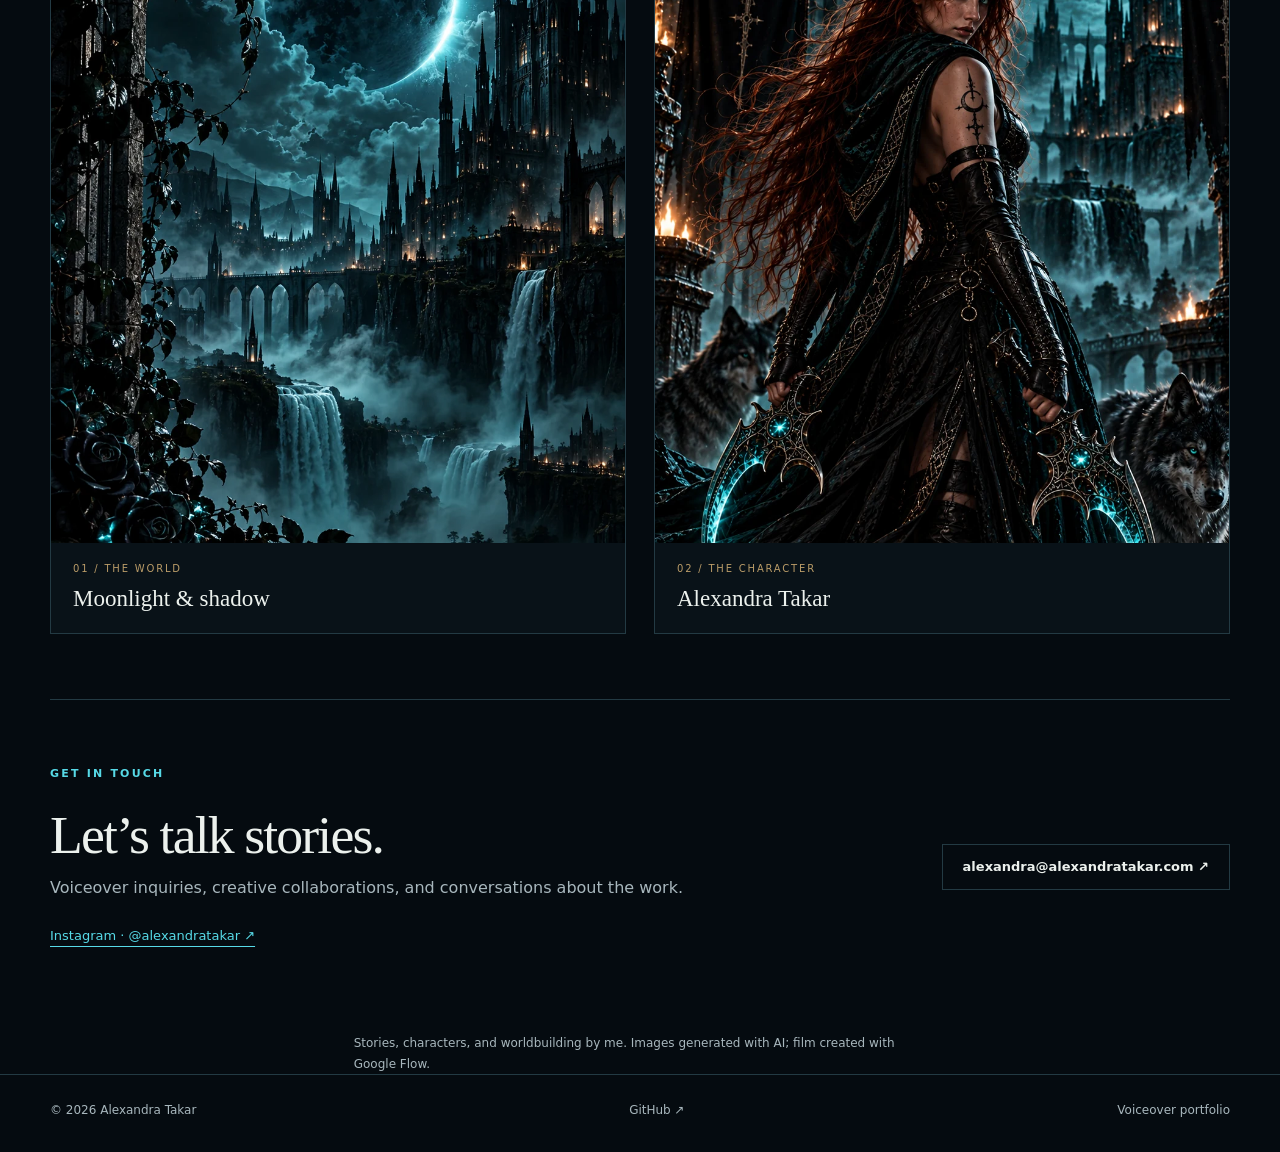
==== commit c79658a4: "Add development note about Alexandra’s roleplaying origins" ====
--- a/index.html
+++ b/index.html
@@ -26,6 +26,7 @@
 <section class="shell section" id="stories">
 <div class="section-head"><div><p class="eyebrow">Original Dark Fantasy</p><h2>The world of<br>Alexandra Takar.</h2></div><div><span class="status">Story in progress</span><p>A half-fae death mage. A world taking shape in moonlight and shadow.</p></div></div>
 <div class="story-intro"><div><p>Alexandra began as a character with a story of her own. She has also become the creative identity behind my voice, visual storytelling, and original fiction.</p><blockquote class="quote">“Death is only the beginning.”</blockquote><p>Selected excerpts, character lore, and glimpses of her world will live here as the story develops.</p></div><div class="story-note"><p class="eyebrow">Inside the world</p><p>Moonlit citadels. Glowing runes. A scythe, a wolf, and the woman whose story is still being written.</p><a class="text-link" href="#films">See Alexandra in motion ↑</a></div></div>
+<aside class="story-note" aria-label="Development note"><p class="eyebrow">Development note</p><p>Alexandra began as a character I played in a text-based multiplayer roleplaying game (MUD). Her story has since evolved into my own setting, with worldbuilding written by me. Elements tied to the game’s setting and Dungeons &amp; Dragons pantheon have been reworked or replaced as part of that transition.</p></aside>
 <div class="world-gallery"><figure><img src="assets/alexandra-world.webp" alt="A dark gothic citadel beneath a luminous blue eclipse, surrounded by mist and ruins" width="941" height="1672" loading="lazy"><figcaption><span>01 / THE WORLD</span>Moonlight & shadow</figcaption></figure><figure><img src="assets/alexandra-film-poster.webp" alt="Alexandra looks back beneath a glowing rune circle, holding her scythe with a wolf beside her" width="941" height="1672" loading="lazy"><figcaption><span>02 / THE CHARACTER</span>Alexandra Takar</figcaption></figure></div>
 </section>
 <section class="shell section contact" id="contact"><div><p class="eyebrow">Get in touch</p><h2>Let’s talk stories.</h2><p>Voiceover inquiries, creative collaborations, and conversations about the work.</p><p><a class="text-link" href="https://www.instagram.com/alexandratakar/" target="_blank" rel="noopener noreferrer" aria-label="Instagram: @alexandratakar">Instagram · @alexandratakar ↗</a></p></div><a class="button" href="mailto:alexandra@alexandratakar.com">alexandra@alexandratakar.com ↗</a></section>
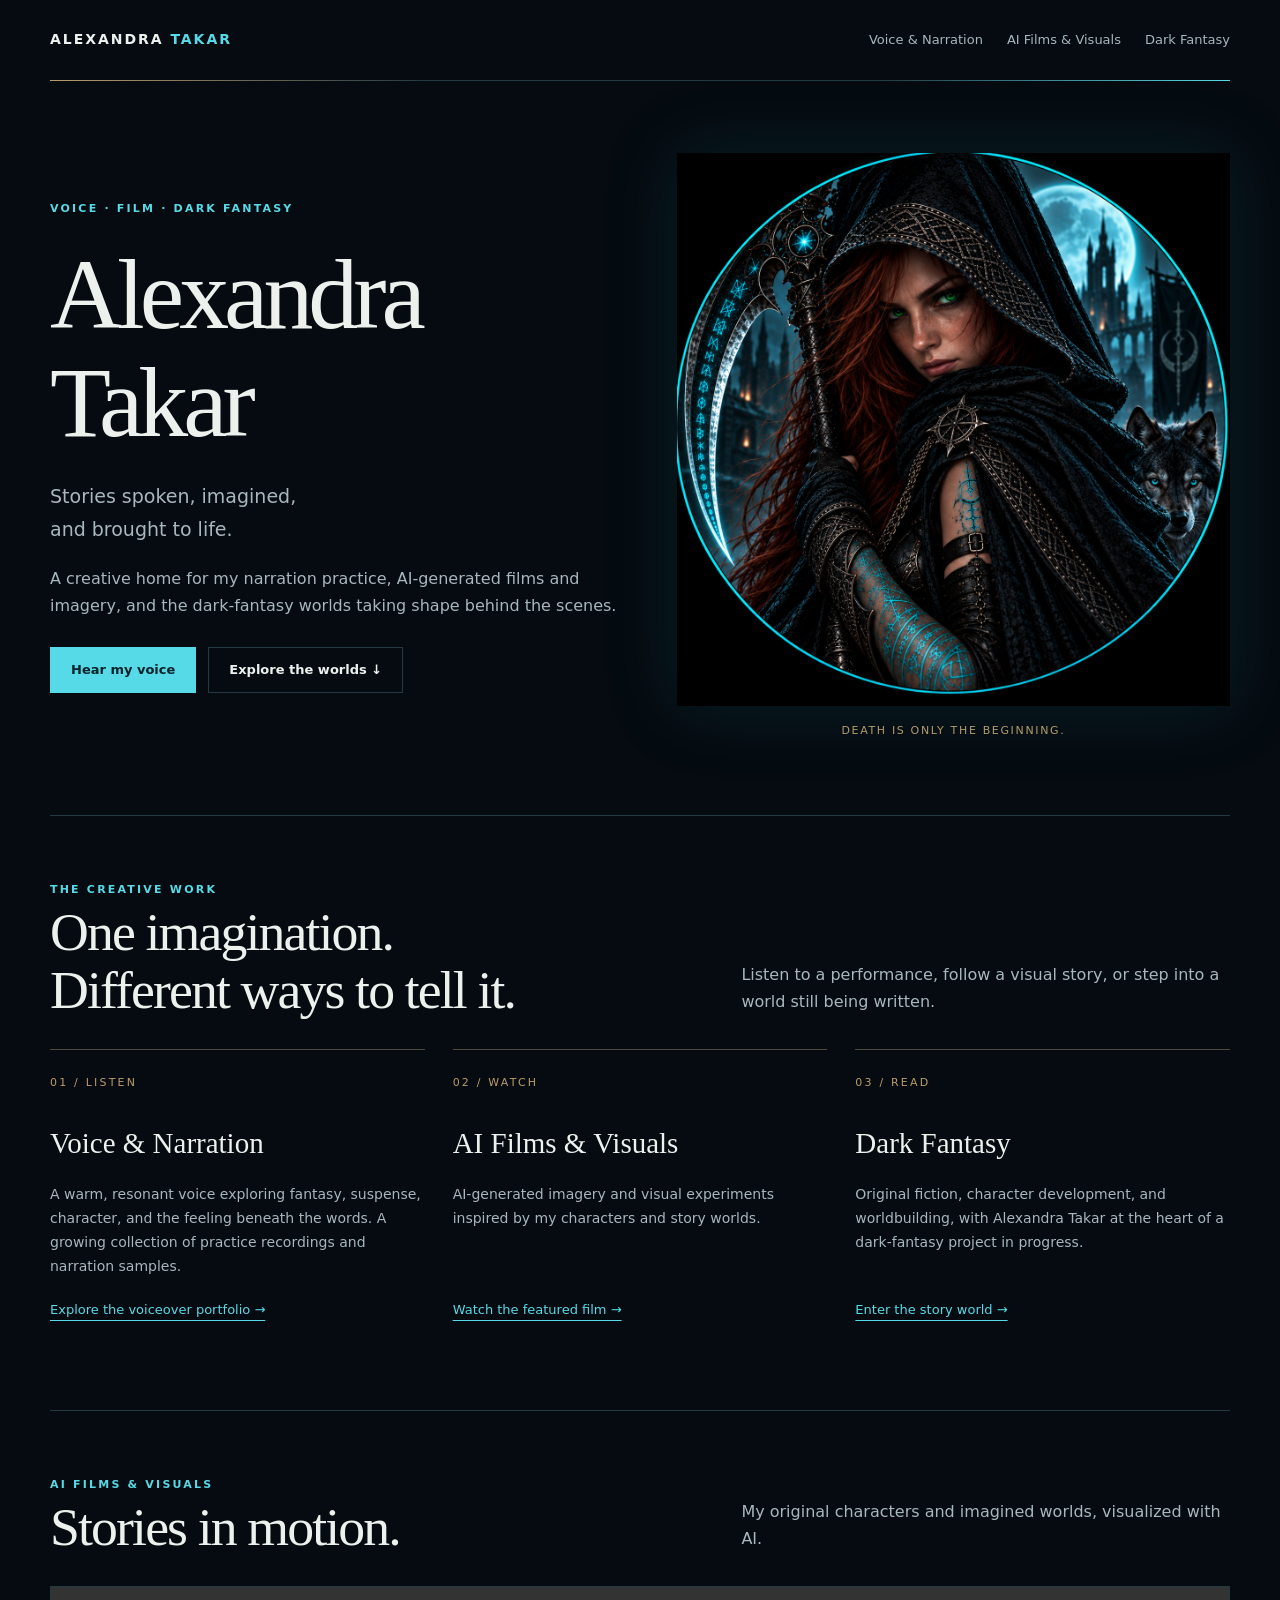
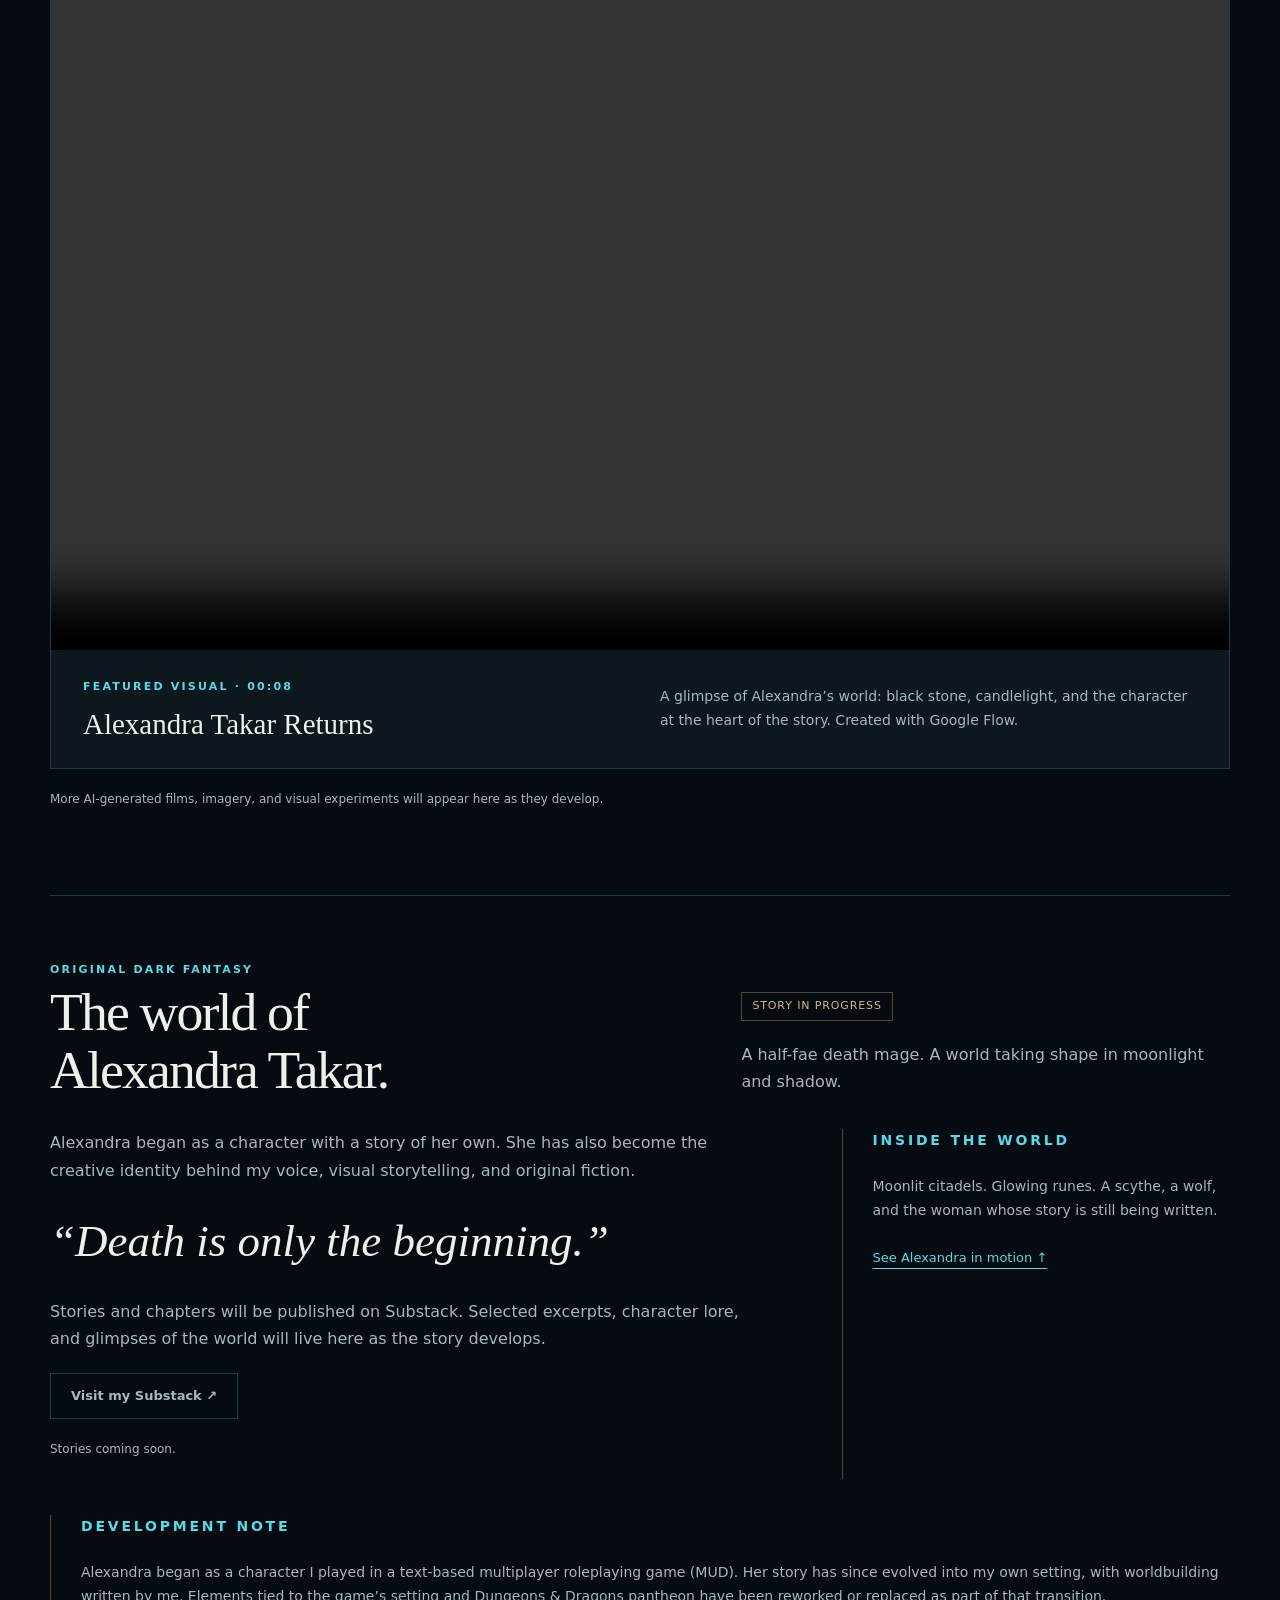
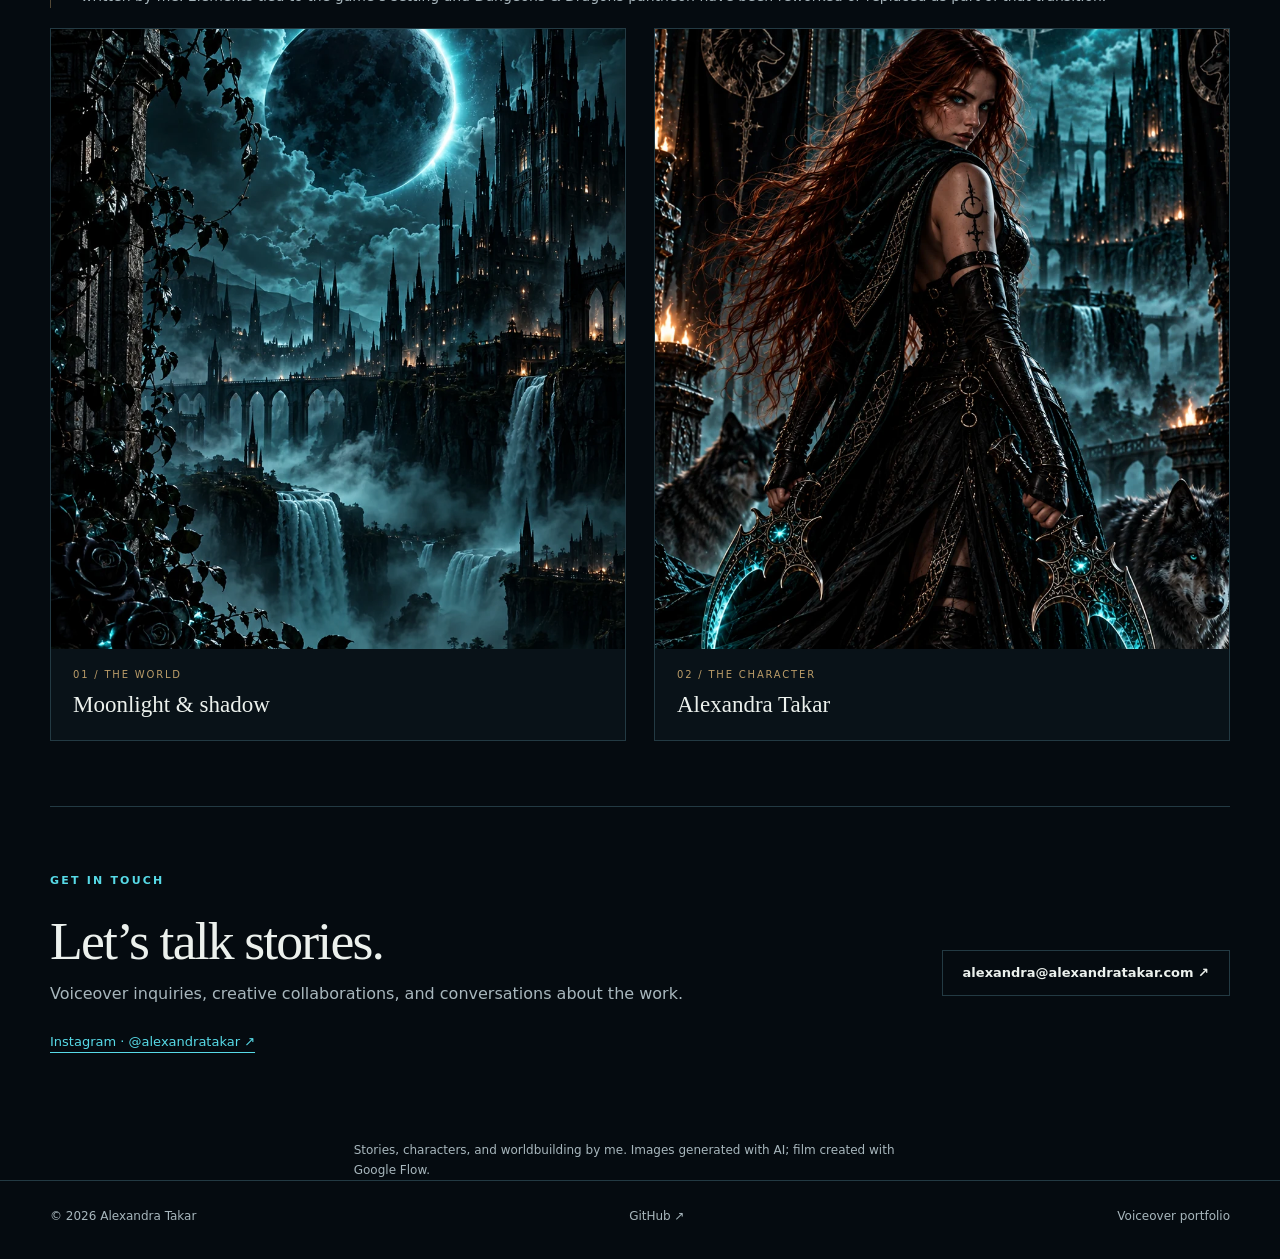
==== commit 7f5e3be2: "Link Dark Fantasy stories to Alexandra Takar Substack Updated the story introduction for Alexandra, " ====
--- a/index.html
+++ b/index.html
@@ -25,7 +25,7 @@
 </section>
 <section class="shell section" id="stories">
 <div class="section-head"><div><p class="eyebrow">Original Dark Fantasy</p><h2>The world of<br>Alexandra Takar.</h2></div><div><span class="status">Story in progress</span><p>A half-fae death mage. A world taking shape in moonlight and shadow.</p></div></div>
-<div class="story-intro"><div><p>Alexandra began as a character with a story of her own. She has also become the creative identity behind my voice, visual storytelling, and original fiction.</p><blockquote class="quote">“Death is only the beginning.”</blockquote><p>Selected excerpts, character lore, and glimpses of her world will live here as the story develops.</p></div><div class="story-note"><p class="eyebrow">Inside the world</p><p>Moonlit citadels. Glowing runes. A scythe, a wolf, and the woman whose story is still being written.</p><a class="text-link" href="#films">See Alexandra in motion ↑</a></div></div>
+<div class="story-intro"><div><p>Alexandra began as a character with a story of her own. She has also become the creative identity behind my voice, visual storytelling, and original fiction.</p><blockquote class="quote">“Death is only the beginning.”</blockquote><p>Stories and chapters will be published on Substack. Selected excerpts, character lore, and glimpses of the world will live here as the story develops.</p><p><a class="button" href="https://alexandratakar.substack.com/" target="_blank" rel="noopener noreferrer">Visit my Substack ↗</a></p><p class="note">Stories coming soon.</p></div><div class="story-note"><p class="eyebrow">Inside the world</p><p>Moonlit citadels. Glowing runes. A scythe, a wolf, and the woman whose story is still being written.</p><a class="text-link" href="#films">See Alexandra in motion ↑</a></div></div>
 <aside class="story-note" aria-label="Development note"><p class="eyebrow">Development note</p><p>Alexandra began as a character I played in a text-based multiplayer roleplaying game (MUD). Her story has since evolved into my own setting, with worldbuilding written by me. Elements tied to the game’s setting and Dungeons &amp; Dragons pantheon have been reworked or replaced as part of that transition.</p></aside>
 <div class="world-gallery"><figure><img src="assets/alexandra-world.webp" alt="A dark gothic citadel beneath a luminous blue eclipse, surrounded by mist and ruins" width="941" height="1672" loading="lazy"><figcaption><span>01 / THE WORLD</span>Moonlight & shadow</figcaption></figure><figure><img src="assets/alexandra-film-poster.webp" alt="Alexandra looks back beneath a glowing rune circle, holding her scythe with a wolf beside her" width="941" height="1672" loading="lazy"><figcaption><span>02 / THE CHARACTER</span>Alexandra Takar</figcaption></figure></div>
 </section>
